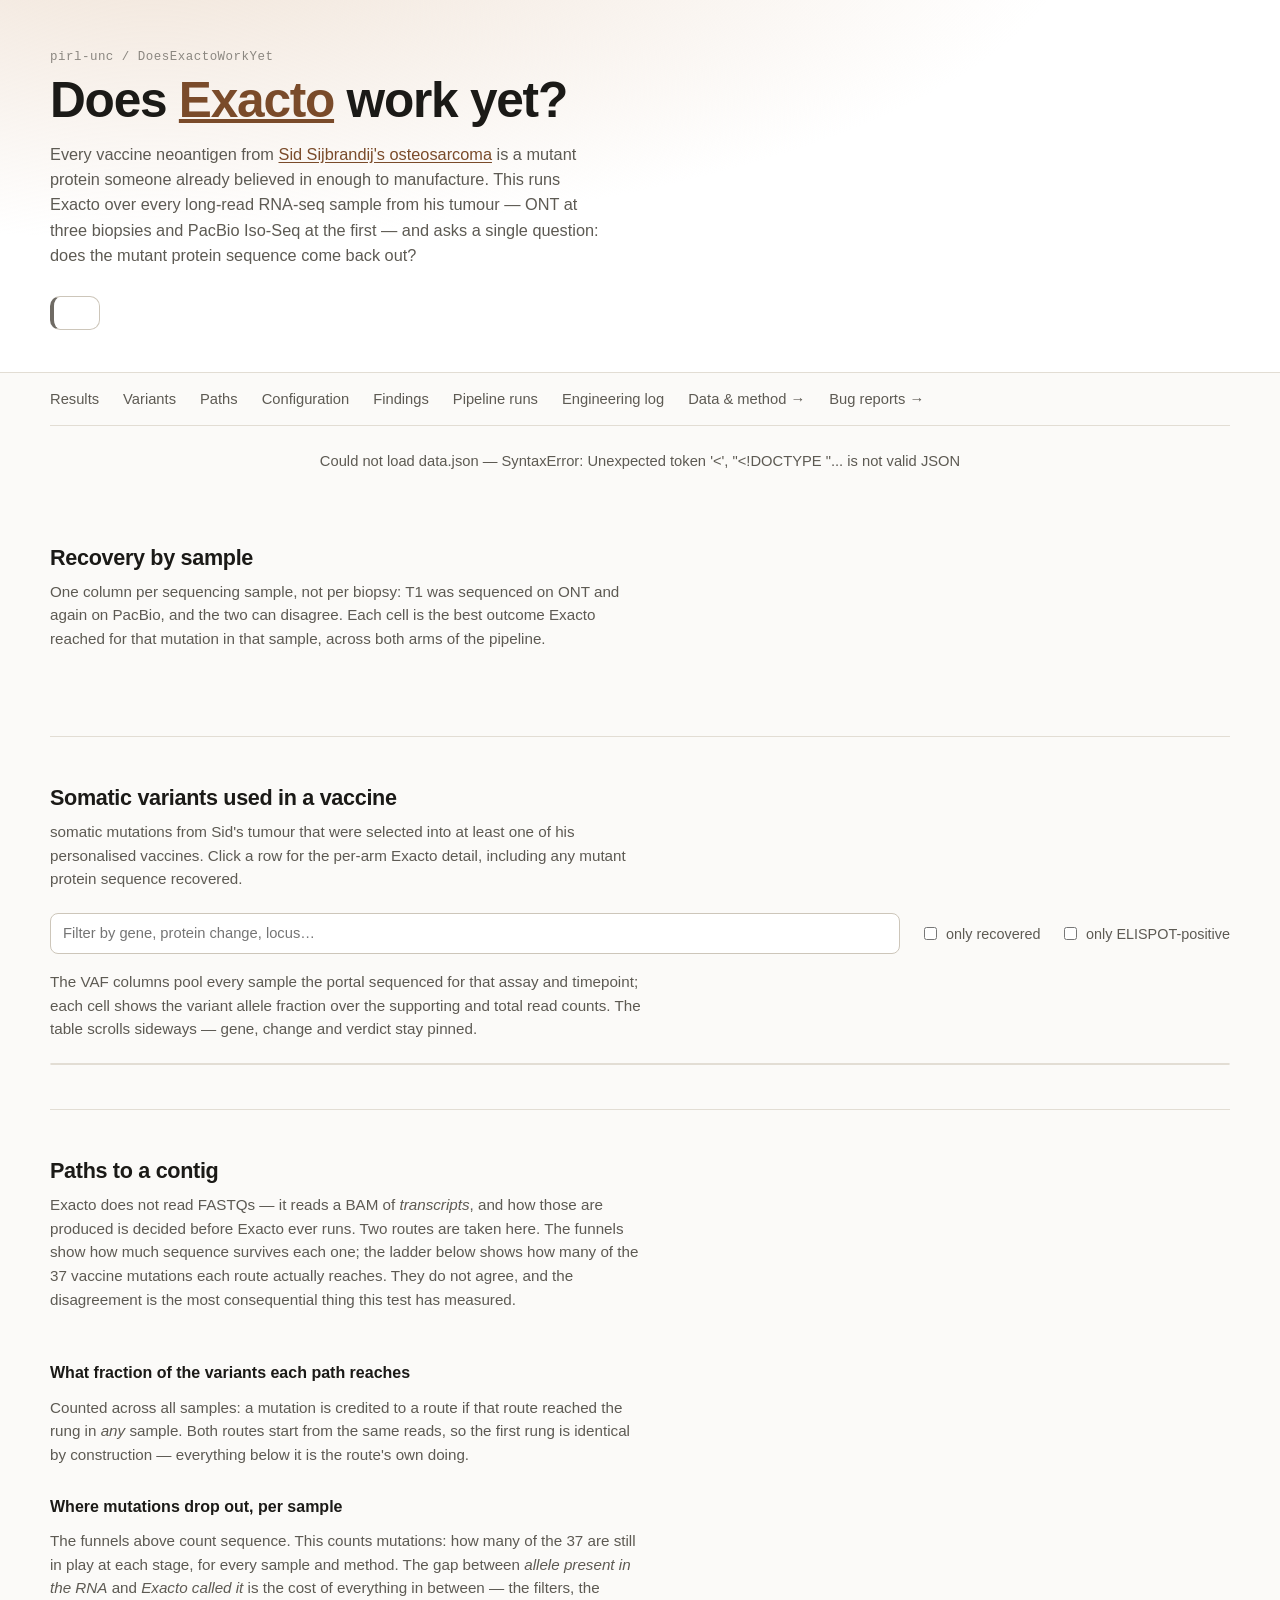
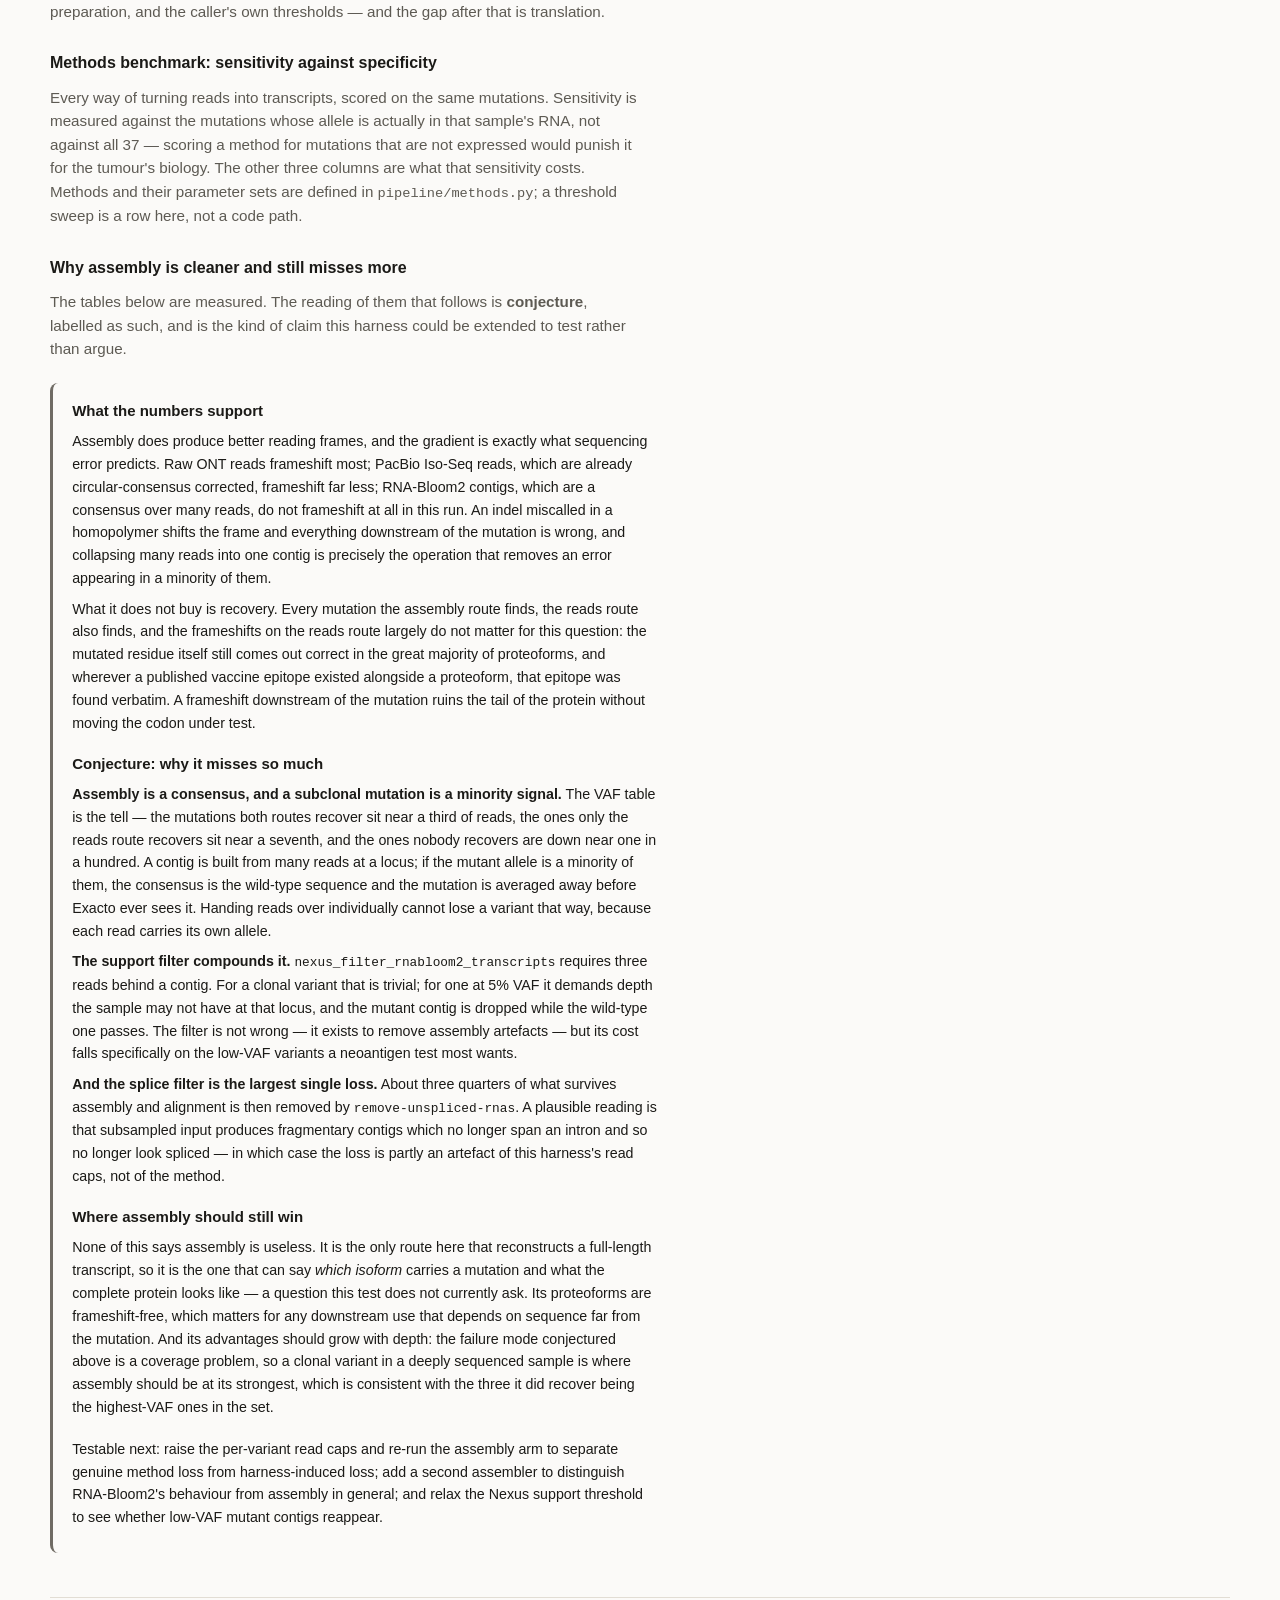
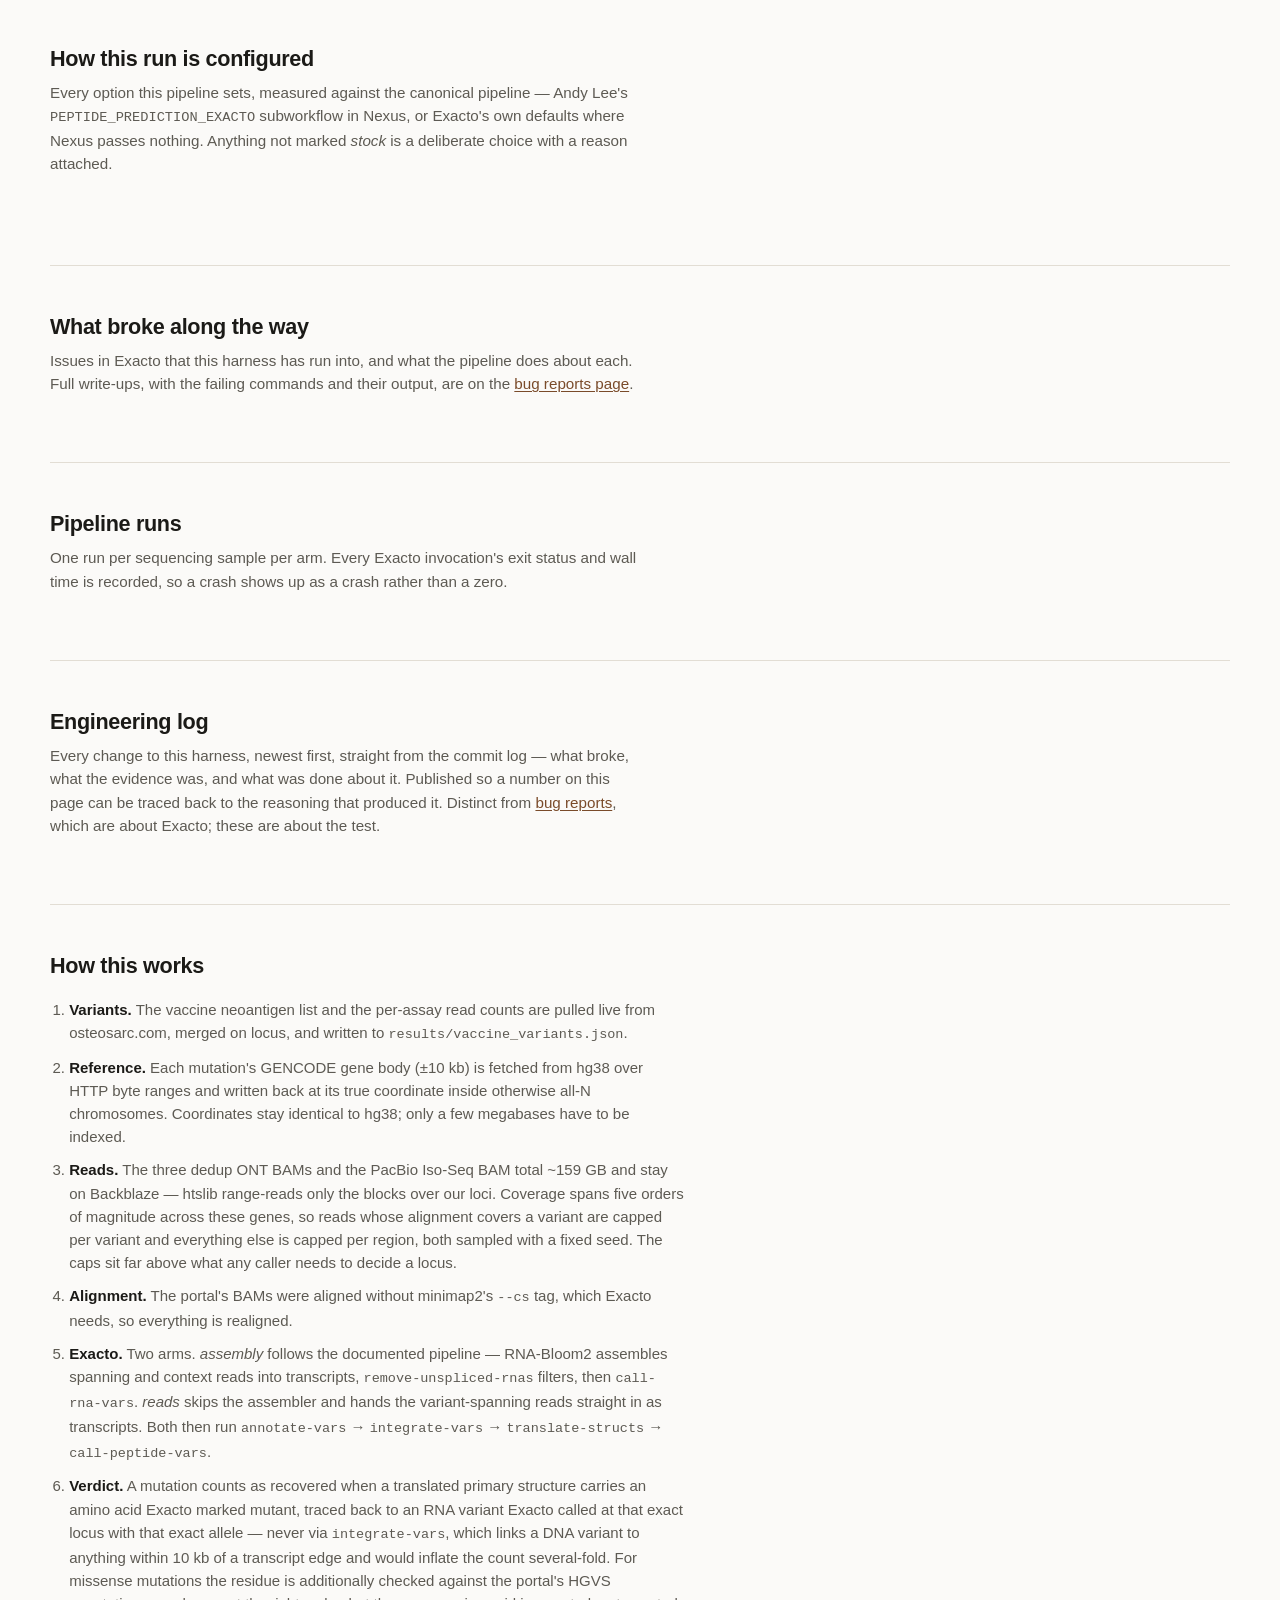
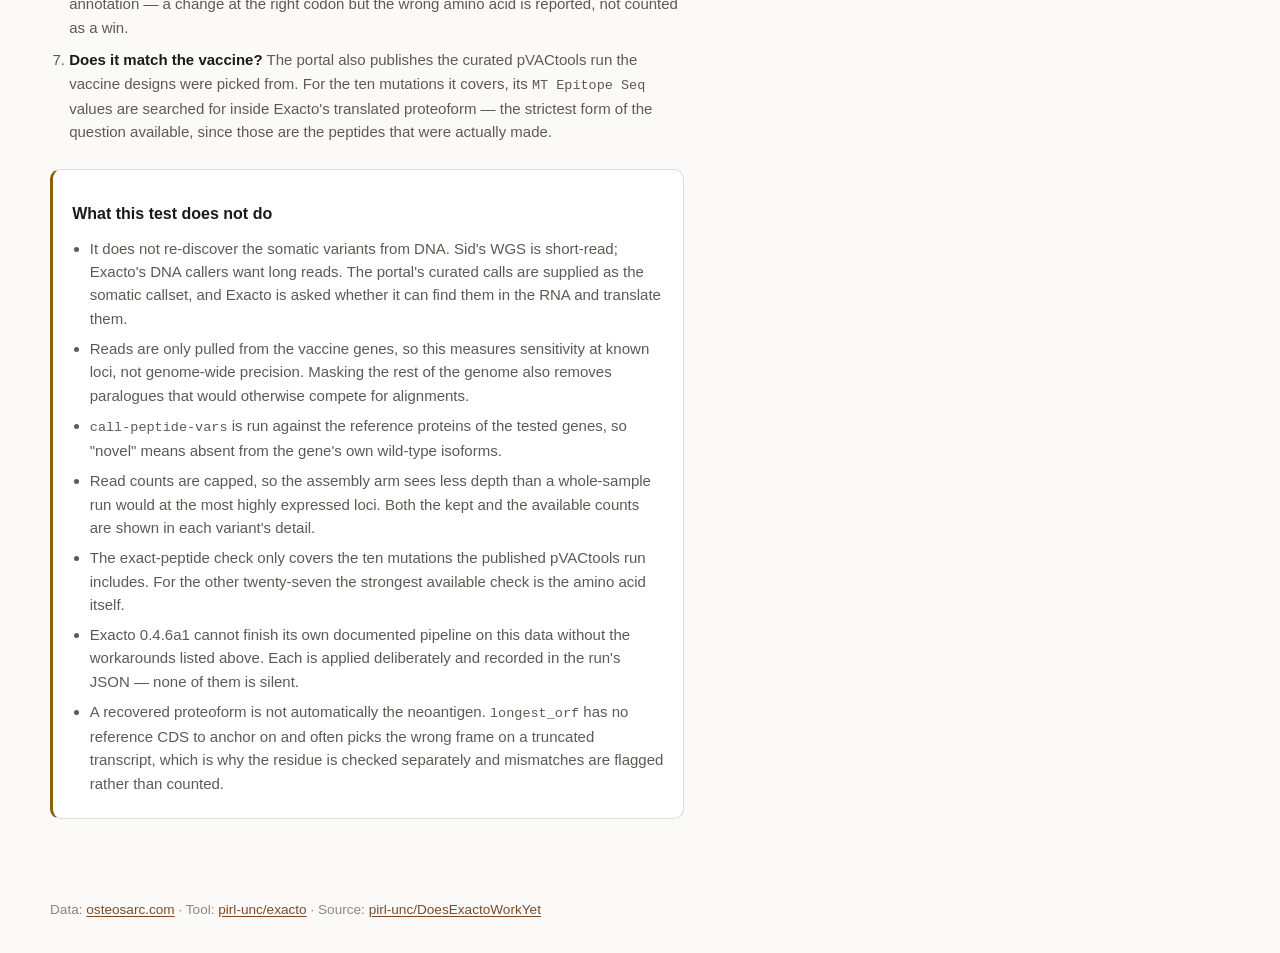
==== web/index.html @ 82168e09 "Per-sample funnel: where mutations drop out, not where sequence does The existing funnels count sequ" ====
<!doctype html>
<html lang="en">
<head>
<meta charset="utf-8">
<meta name="viewport" content="width=device-width, initial-scale=1">
<title>Does Exacto Work Yet?</title>
<meta name="description" content="An automated end-to-end test of Exacto on the ONT long-read RNA-seq from Sid Sijbrandij's osteosarcoma: can it recover the mutant proteins that went into his personalised cancer vaccines?">
<link rel="stylesheet" href="style.css">
</head>
<body>

<header class="masthead">
  <div class="wrap">
    <p class="eyebrow">pirl-unc / DoesExactoWorkYet</p>
    <h1>Does <a href="https://github.com/pirl-unc/exacto">Exacto</a> work yet?</h1>
    <p class="lede">
      Every vaccine neoantigen from
      <a href="https://osteosarc.com">Sid Sijbrandij's osteosarcoma</a> is a mutant
      protein someone already believed in enough to manufacture. This runs Exacto
      over every long-read RNA-seq sample from his tumour — ONT at three biopsies
      and PacBio Iso-Seq at the first — and asks a single question: does the
      mutant protein sequence come back out?
    </p>
    <div id="verdict" class="verdict"></div>
  </div>
</header>

<nav class="tabs wrap" aria-label="Sections">
  <a href="#results">Results</a>
  <a href="#variants">Variants</a>
  <a href="#paths">Paths</a>
  <a href="#config">Configuration</a>
  <a href="#findings">Findings</a>
  <a href="#runs">Pipeline runs</a>
  <a href="#worklog">Engineering log</a>
  <a href="sources.html">Data &amp; method →</a>
  <a href="bugs.html">Bug reports →</a>
</nav>

<div class="wrap"><div id="live-run" class="live-run" hidden></div></div>

<main class="wrap">

  <section id="results">
    <h2>Recovery by sample</h2>
    <p class="section-note">
      One column per sequencing sample, not per biopsy: T1 was sequenced on ONT
      and again on PacBio, and the two can disagree. Each cell is the best
      outcome Exacto reached for that mutation in that sample, across both arms
      of the pipeline.
    </p>
    <div id="tiles" class="tiles"></div>
    <div id="legend" class="legend"></div>
    <div id="history-block" class="history-block" hidden>
      <h3>Track record</h3>
      <div id="history"></div>
    </div>
  </section>

  <section id="variants">
    <h2>Somatic variants used in a vaccine</h2>
    <p class="section-note">
      <span id="variant-count"></span> somatic mutations from Sid's tumour that were
      selected into at least one of his personalised vaccines. Click a row for the
      per-arm Exacto detail, including any mutant protein sequence recovered.
    </p>

    <div class="controls">
      <input type="search" id="filter" placeholder="Filter by gene, protein change, locus…" aria-label="Filter variants">
      <label class="check"><input type="checkbox" id="only-recovered"> only recovered</label>
      <label class="check"><input type="checkbox" id="only-elispot"> only ELISPOT-positive</label>
    </div>

    <p class="section-note">
      The VAF columns pool every sample the portal sequenced for that assay and
      timepoint; each cell shows the variant allele fraction over the supporting
      and total read counts. The table scrolls sideways — gene, change and verdict
      stay pinned.
    </p>

    <div id="absent-platforms"></div>

    <div class="table-scroll">
      <table id="variant-table">
        <thead>
          <tr id="assay-group-row"></tr>
          <tr id="column-row"></tr>
        </thead>
        <tbody></tbody>
      </table>
    </div>
  </section>

  <section id="paths">
    <h2>Paths to a contig</h2>
    <p class="section-note">
      Exacto does not read FASTQs — it reads a BAM of <em>transcripts</em>, and
      how those are produced is decided before Exacto ever runs. Two routes are
      taken here. The funnels show how much sequence survives each one; the
      ladder below shows how many of the 37 vaccine mutations each route
      actually reaches. They do not agree, and the disagreement is the most
      consequential thing this test has measured.
    </p>
    <div id="path-funnels" class="path-funnels"></div>
    <h3>What fraction of the variants each path reaches</h3>
    <p class="section-note">
      Counted across all samples: a mutation is credited to a route if that
      route reached the rung in <em>any</em> sample. Both routes start from the
      same reads, so the first rung is identical by construction — everything
      below it is the route's own doing.
    </p>
    <div id="path-ladder"></div>
    <div id="path-comparison"></div>

    <h3>Where mutations drop out, per sample</h3>
    <p class="section-note">
      The funnels above count sequence. This counts mutations: how many of the
      37 are still in play at each stage, for every sample and method. The gap
      between <em>allele present in the RNA</em> and <em>Exacto called it</em>
      is the cost of everything in between — the filters, the preparation, and
      the caller's own thresholds — and the gap after that is translation.
    </p>
    <div id="variant-funnel"></div>

    <h3>Methods benchmark: sensitivity against specificity</h3>
    <p class="section-note">
      Every way of turning reads into transcripts, scored on the same mutations.
      Sensitivity is measured against the mutations whose allele is actually in
      that sample's RNA, not against all 37 — scoring a method for mutations
      that are not expressed would punish it for the tumour's biology. The other
      three columns are what that sensitivity costs. Methods and their parameter
      sets are defined in <code>pipeline/methods.py</code>; a threshold sweep is
      a row here, not a code path.
    </p>
    <div id="benchmark"></div>

    <h3>Why assembly is cleaner and still misses more</h3>
    <p class="section-note">
      The tables below are measured. The reading of them that follows is
      <strong>conjecture</strong>, labelled as such, and is the kind of claim
      this harness could be extended to test rather than argue.
    </p>
    <div id="path-quality"></div>

    <div class="conjecture">
      <h4>What the numbers support</h4>
      <p>
        Assembly does produce better reading frames, and the gradient is exactly
        what sequencing error predicts. Raw ONT reads frameshift most; PacBio
        Iso-Seq reads, which are already circular-consensus corrected, frameshift
        far less; RNA-Bloom2 contigs, which are a consensus over many reads,
        do not frameshift at all in this run. An indel miscalled in a homopolymer
        shifts the frame and everything downstream of the mutation is wrong, and
        collapsing many reads into one contig is precisely the operation that
        removes an error appearing in a minority of them.
      </p>
      <p>
        What it does not buy is recovery. Every mutation the assembly route
        finds, the reads route also finds, and the frameshifts on the reads route
        largely do not matter for this question: the mutated residue itself still
        comes out correct in the great majority of proteoforms, and wherever a
        published vaccine epitope existed alongside a proteoform, that epitope
        was found verbatim. A frameshift downstream of the mutation ruins the
        tail of the protein without moving the codon under test.
      </p>

      <h4>Conjecture: why it misses so much</h4>
      <p>
        <strong>Assembly is a consensus, and a subclonal mutation is a minority
        signal.</strong> The VAF table is the tell — the mutations both routes
        recover sit near a third of reads, the ones only the reads route recovers
        sit near a seventh, and the ones nobody recovers are down near one in a
        hundred. A contig is built from many reads at a locus; if the mutant
        allele is a minority of them, the consensus is the wild-type sequence and
        the mutation is averaged away before Exacto ever sees it. Handing reads
        over individually cannot lose a variant that way, because each read
        carries its own allele.
      </p>
      <p>
        <strong>The support filter compounds it.</strong>
        <code>nexus_filter_rnabloom2_transcripts</code> requires three reads
        behind a contig. For a clonal variant that is trivial; for one at 5% VAF
        it demands depth the sample may not have at that locus, and the mutant
        contig is dropped while the wild-type one passes. The filter is not
        wrong — it exists to remove assembly artefacts — but its cost falls
        specifically on the low-VAF variants a neoantigen test most wants.
      </p>
      <p>
        <strong>And the splice filter is the largest single loss.</strong> About
        three quarters of what survives assembly and alignment is then removed by
        <code>remove-unspliced-rnas</code>. A plausible reading is that
        subsampled input produces fragmentary contigs which no longer span an
        intron and so no longer look spliced — in which case the loss is partly
        an artefact of this harness's read caps, not of the method.
      </p>

      <h4>Where assembly should still win</h4>
      <p>
        None of this says assembly is useless. It is the only route here that
        reconstructs a full-length transcript, so it is the one that can say
        <em>which isoform</em> carries a mutation and what the complete protein
        looks like — a question this test does not currently ask. Its proteoforms
        are frameshift-free, which matters for any downstream use that depends on
        sequence far from the mutation. And its advantages should grow with
        depth: the failure mode conjectured above is a coverage problem, so a
        clonal variant in a deeply sequenced sample is where assembly should be
        at its strongest, which is consistent with the three it did recover being
        the highest-VAF ones in the set.
      </p>
      <p class="conjecture-next">
        Testable next: raise the per-variant read caps and re-run the assembly
        arm to separate genuine method loss from harness-induced loss; add a
        second assembler to distinguish RNA-Bloom2's behaviour from assembly in
        general; and relax the Nexus support threshold to see whether low-VAF
        mutant contigs reappear.
      </p>
    </div>
  </section>

  <section id="config">
    <h2>How this run is configured</h2>
    <p class="section-note">
      Every option this pipeline sets, measured against the canonical pipeline —
      Andy Lee's <code>PEPTIDE_PREDICTION_EXACTO</code> subworkflow in Nexus, or
      Exacto's own defaults where Nexus passes nothing. Anything not marked
      <em>stock</em> is a deliberate choice with a reason attached.
    </p>
    <div id="config-summary" class="config-summary"></div>
    <div id="config-groups"></div>
  </section>

  <section id="findings">
    <h2>What broke along the way</h2>
    <p class="section-note">
      Issues in Exacto that this harness has run into, and what the pipeline does
      about each. Full write-ups, with the failing commands and their output, are
      on the <a href="bugs.html">bug reports page</a>.
    </p>
    <div id="finding-list" class="finding-list"></div>
  </section>

  <section id="runs">
    <h2>Pipeline runs</h2>
    <p class="section-note">
      One run per sequencing sample per arm. Every Exacto invocation's exit status
      and wall time is recorded, so a crash shows up as a crash rather than a zero.
    </p>
    <div id="run-cards" class="run-cards"></div>
  </section>

  <section id="worklog">
    <h2>Engineering log</h2>
    <p class="section-note">
      Every change to this harness, newest first, straight from the commit log —
      what broke, what the evidence was, and what was done about it. Published so
      a number on this page can be traced back to the reasoning that produced it.
      Distinct from <a href="bugs.html">bug reports</a>, which are about Exacto;
      these are about the test.
    </p>
    <div id="worklog-list" class="worklog"></div>
  </section>

  <section id="method">
    <h2>How this works</h2>
    <ol class="method">
      <li>
        <strong>Variants.</strong> The vaccine neoantigen list and the per-assay
        read counts are pulled live from osteosarc.com, merged on locus, and
        written to <code>results/vaccine_variants.json</code>.
      </li>
      <li>
        <strong>Reference.</strong> Each mutation's GENCODE gene body (±10&nbsp;kb)
        is fetched from hg38 over HTTP byte ranges and written back at its true
        coordinate inside otherwise all-N chromosomes. Coordinates stay identical
        to hg38; only a few megabases have to be indexed.
      </li>
      <li>
        <strong>Reads.</strong> The three dedup ONT BAMs and the PacBio Iso-Seq BAM total ~159&nbsp;GB and stay
        on Backblaze — htslib range-reads only the blocks over our loci. Coverage
        spans five orders of magnitude across these genes, so reads whose alignment
        covers a variant are capped per variant and everything else is capped per
        region, both sampled with a fixed seed. The caps sit far above what any
        caller needs to decide a locus.
      </li>
      <li>
        <strong>Alignment.</strong> The portal's BAMs were aligned without
        minimap2's <code>--cs</code> tag, which Exacto needs, so everything is
        realigned.
      </li>
      <li>
        <strong>Exacto.</strong> Two arms.
        <em>assembly</em> follows the documented pipeline — RNA-Bloom2 assembles
        spanning and context reads into transcripts,
        <code>remove-unspliced-rnas</code> filters, then
        <code>call-rna-vars</code>. <em>reads</em> skips the assembler and hands
        the variant-spanning reads straight in as transcripts. Both then run
        <code>annotate-vars</code> → <code>integrate-vars</code> →
        <code>translate-structs</code> → <code>call-peptide-vars</code>.
      </li>
      <li>
        <strong>Verdict.</strong> A mutation counts as recovered when a translated
        primary structure carries an amino acid Exacto marked mutant, traced back
        to an RNA variant Exacto called at that exact locus with that exact
        allele — never via <code>integrate-vars</code>, which links a DNA variant
        to anything within 10&nbsp;kb of a transcript edge and would inflate the
        count several-fold. For missense mutations the residue is additionally
        checked against the portal's HGVS annotation — a change at the right codon
        but the wrong amino acid is reported, not counted as a win.
      </li>
      <li>
        <strong>Does it match the vaccine?</strong> The portal also publishes the
        curated pVACtools run the vaccine designs were picked from. For the ten
        mutations it covers, its <code>MT Epitope Seq</code> values are searched
        for inside Exacto's translated proteoform — the strictest form of the
        question available, since those are the peptides that were actually made.
      </li>
    </ol>
    <div id="caveats" class="caveats">
      <h3>What this test does not do</h3>
      <ul>
        <li>It does not re-discover the somatic variants from DNA. Sid's WGS is
          short-read; Exacto's DNA callers want long reads. The portal's curated
          calls are supplied as the somatic callset, and Exacto is asked whether it
          can find them in the RNA and translate them.</li>
        <li>Reads are only pulled from the vaccine genes, so this measures
          sensitivity at known loci, not genome-wide precision. Masking the rest of
          the genome also removes paralogues that would otherwise compete for
          alignments.</li>
        <li><code>call-peptide-vars</code> is run against the reference proteins of
          the tested genes, so "novel" means absent from the gene's own wild-type
          isoforms.</li>
        <li>Read counts are capped, so the assembly arm sees less depth than a
          whole-sample run would at the most highly expressed loci. Both the kept
          and the available counts are shown in each variant's detail.</li>
        <li>The exact-peptide check only covers the ten mutations the published
          pVACtools run includes. For the other twenty-seven the strongest
          available check is the amino acid itself.</li>
        <li>Exacto 0.4.6a1 cannot finish its own documented pipeline on this data
          without the workarounds listed above. Each is applied deliberately and
          recorded in the run's JSON — none of them is silent.</li>
        <li>A recovered proteoform is not automatically the neoantigen.
          <code>longest_orf</code> has no reference CDS to anchor on and often
          picks the wrong frame on a truncated transcript, which is why the
          residue is checked separately and mismatches are flagged rather than
          counted.</li>
      </ul>
    </div>
  </section>

</main>

<footer class="wrap">
  <p id="provenance"></p>
  <p>
    Data: <a href="https://osteosarc.com">osteosarc.com</a> ·
    Tool: <a href="https://github.com/pirl-unc/exacto">pirl-unc/exacto</a> ·
    Source: <a href="https://github.com/pirl-unc/DoesExactoWorkYet">pirl-unc/DoesExactoWorkYet</a>
  </p>
</footer>

<script src="app.js"></script>
</body>
</html>
---- web/style.css ----
:root {
  color-scheme: light dark;

  --bg: #fbfaf8;
  --bg-raised: #ffffff;
  --bg-sunken: #f2efea;
  --ink: #1b1a17;
  --ink-soft: #5d5a53;
  --ink-faint: #8b8780;
  --rule: #e2ddd4;
  --rule-strong: #cdc6ba;

  --accent: #7a4b2a;
  --accent-soft: #f0e3d7;

  --ok: #1f6f43;
  --ok-soft: #dcefe2;
  --warn: #8a6206;
  --warn-soft: #f6ecd2;
  --bad: #97362c;
  --bad-soft: #f6e0dc;
  --none: #6f6b64;
  --none-soft: #eceae6;

  --mono: ui-monospace, SFMono-Regular, "SF Mono", Menlo, Consolas, monospace;
  --sans: "Inter", -apple-system, BlinkMacSystemFont, "Segoe UI", Roboto, sans-serif;
  --radius: 10px;
}

@media (prefers-color-scheme: dark) {
  :root {
    --bg: #14130f;
    --bg-raised: #1d1b16;
    --bg-sunken: #100f0c;
    --ink: #f0ece4;
    --ink-soft: #b3ada1;
    --ink-faint: #837d72;
    --rule: #302c25;
    --rule-strong: #443f36;

    --accent: #d9a273;
    --accent-soft: #33261a;

    --ok: #6cc48f;
    --ok-soft: #16301f;
    --warn: #d7ab4d;
    --warn-soft: #322715;
    --bad: #e0857a;
    --bad-soft: #331b18;
    --none: #928c81;
    --none-soft: #24221d;
  }
}

*, *::before, *::after { box-sizing: border-box; }

body {
  margin: 0;
  background: var(--bg);
  color: var(--ink);
  font-family: var(--sans);
  font-size: 15px;
  line-height: 1.55;
  -webkit-font-smoothing: antialiased;
}

.wrap {
  width: min(1180px, calc(100% - 2.5rem));
  margin-inline: auto;
}

a { color: var(--accent); text-underline-offset: 2px; }
a:hover { text-decoration-thickness: 2px; }

code, .mono { font-family: var(--mono); font-size: 0.9em; }

/* ---------- masthead ---------- */

.masthead {
  border-bottom: 1px solid var(--rule);
  background:
    radial-gradient(120% 140% at 12% -20%, var(--accent-soft) 0%, transparent 60%),
    var(--bg-raised);
  padding: 3rem 0 2.25rem;
}

.eyebrow {
  margin: 0 0 .4rem;
  font-family: var(--mono);
  font-size: .78rem;
  letter-spacing: .04em;
  color: var(--ink-faint);
}

.masthead h1 {
  margin: 0;
  font-size: clamp(2rem, 5vw, 3.1rem);
  line-height: 1.05;
  letter-spacing: -0.025em;
  font-weight: 700;
}

.lede {
  max-width: 62ch;
  margin: 1rem 0 0;
  color: var(--ink-soft);
  font-size: 1.02rem;
}

.verdict {
  margin-top: 1.75rem;
  display: inline-flex;
  flex-wrap: wrap;
  align-items: baseline;
  gap: .35rem 1rem;
  padding: 1rem 1.4rem;
  border: 1px solid var(--rule-strong);
  border-left: 4px solid var(--verdict-color, var(--none));
  border-radius: var(--radius);
  background: var(--bg-raised);
}
.verdict .answer {
  font-size: 1.5rem;
  font-weight: 700;
  letter-spacing: -0.02em;
  color: var(--verdict-color, var(--ink));
}
.verdict .detail { color: var(--ink-soft); }

/* ---------- nav ---------- */

.tabs {
  display: flex;
  gap: 1.5rem;
  padding: .9rem 0;
  border-bottom: 1px solid var(--rule);
  font-size: .92rem;
  overflow-x: auto;
}
.tabs a { color: var(--ink-soft); text-decoration: none; white-space: nowrap; }
.tabs a:hover { color: var(--accent); }

/* ---------- sections ---------- */

section { padding: 2.75rem 0; border-bottom: 1px solid var(--rule); }
section:last-of-type { border-bottom: 0; }

h2 {
  margin: 0 0 .35rem;
  font-size: 1.35rem;
  letter-spacing: -0.015em;
}
h3 { margin: 1.75rem 0 .6rem; font-size: 1rem; }

.section-note {
  margin: 0 0 1.4rem;
  max-width: 70ch;
  color: var(--ink-soft);
  font-size: .95rem;
}

/* ---------- tiles ---------- */

.tiles {
  display: grid;
  grid-template-columns: repeat(auto-fit, minmax(190px, 1fr));
  gap: .9rem;
}

.tile {
  padding: 1rem 1.1rem;
  border: 1px solid var(--rule);
  border-radius: var(--radius);
  background: var(--bg-raised);
}
.tile .label {
  font-size: .78rem;
  text-transform: uppercase;
  letter-spacing: .06em;
  color: var(--ink-faint);
}
.tile .value {
  font-size: 1.9rem;
  font-weight: 700;
  letter-spacing: -0.03em;
  line-height: 1.15;
  margin-top: .2rem;
}
.tile .sub { font-size: .85rem; color: var(--ink-soft); }

.bar {
  margin-top: .6rem;
  height: 6px;
  border-radius: 3px;
  background: var(--bg-sunken);
  overflow: hidden;
  display: flex;
}
.bar span { height: 100%; }

.legend {
  display: flex;
  flex-wrap: wrap;
  gap: .5rem .9rem;
  margin-top: 1.2rem;
  font-size: .85rem;
  color: var(--ink-soft);
}
.legend .swatch {
  display: inline-block;
  width: .7rem; height: .7rem;
  border-radius: 3px;
  margin-right: .35rem;
  vertical-align: -1px;
}

/* ---------- controls ---------- */

.controls {
  display: flex;
  flex-wrap: wrap;
  gap: .75rem 1.2rem;
  align-items: center;
  margin-bottom: 1rem;
}
#filter {
  flex: 1 1 260px;
  padding: .5rem .75rem;
  border: 1px solid var(--rule-strong);
  border-radius: 8px;
  background: var(--bg-raised);
  color: var(--ink);
  font: inherit;
  font-size: .92rem;
}
#filter:focus { outline: 2px solid var(--accent); outline-offset: 1px; }
.check { font-size: .9rem; color: var(--ink-soft); display: inline-flex; gap: .4rem; align-items: center; }

/* ---------- tables ---------- */

.table-scroll {
  overflow-x: auto;
  border: 1px solid var(--rule);
  border-radius: var(--radius);
  background: var(--bg-raised);
}

table { border-collapse: collapse; width: 100%; font-size: .9rem; }

thead th {
  position: sticky;
  top: 0;
  z-index: 1;
  background: var(--bg-sunken);
  text-align: left;
  font-weight: 600;
  font-size: .78rem;
  text-transform: uppercase;
  letter-spacing: .05em;
  color: var(--ink-soft);
  padding: .65rem .8rem;
  border-bottom: 1px solid var(--rule-strong);
  cursor: pointer;
  white-space: nowrap;
}
thead th:hover { color: var(--accent); }
thead th.sorted::after { content: " ▾"; color: var(--accent); }
thead th.sorted.asc::after { content: " ▴"; }

tbody td {
  padding: .6rem .8rem;
  border-bottom: 1px solid var(--rule);
  vertical-align: middle;
}
tbody tr.row { cursor: pointer; }
tbody tr.row:hover { background: var(--bg-sunken); }
tbody tr.open { background: var(--bg-sunken); }
.num { text-align: right; }

.gene { font-weight: 650; }
.locus, .change { font-family: var(--mono); font-size: .82rem; color: var(--ink-soft); white-space: nowrap; }

/* ---------- chips & badges ---------- */

.chips { display: flex; flex-wrap: wrap; gap: .25rem; }
.chip {
  font-size: .7rem;
  font-weight: 600;
  padding: .1rem .4rem;
  border-radius: 4px;
  background: var(--accent-soft);
  color: var(--accent);
  white-space: nowrap;
}

.badge {
  display: inline-block;
  font-size: .72rem;
  font-weight: 650;
  padding: .12rem .45rem;
  border-radius: 4px;
  white-space: nowrap;
}
.badge.ok    { background: var(--ok-soft);   color: var(--ok); }
.badge.warn  { background: var(--warn-soft); color: var(--warn); }
.badge.bad   { background: var(--bad-soft);  color: var(--bad); }
.badge.none  { background: var(--none-soft); color: var(--none); }

.tp-cells { display: flex; gap: .25rem; }
.tp-cell {
  min-width: 2.3rem;
  text-align: center;
  font-size: .7rem;
  font-weight: 650;
  padding: .12rem .3rem;
  border-radius: 4px;
}

/* ---------- sparkline ---------- */

.spark { display: block; }
.spark path { fill: none; stroke: var(--accent); stroke-width: 1.5; }
.spark circle { fill: var(--accent); }

/* ---------- detail rows ---------- */

tr.detail > td { padding: 0; background: var(--bg-sunken); }
.detail-inner {
  padding: 1.1rem 1.2rem 1.4rem;
  border-bottom: 1px solid var(--rule-strong);
  display: grid;
  gap: 1.1rem;
}
.detail-grid {
  display: grid;
  grid-template-columns: repeat(auto-fit, minmax(230px, 1fr));
  gap: 1rem;
}
.detail-card {
  border: 1px solid var(--rule);
  border-radius: 8px;
  background: var(--bg-raised);
  padding: .8rem .9rem;
}
.detail-card h4 {
  margin: 0 0 .5rem;
  font-size: .8rem;
  text-transform: uppercase;
  letter-spacing: .05em;
  color: var(--ink-faint);
}
.kv { display: grid; grid-template-columns: auto 1fr; gap: .15rem .7rem; font-size: .85rem; }
.kv dt { color: var(--ink-soft); }
.kv dd { margin: 0; }

.seq {
  font-family: var(--mono);
  font-size: .8rem;
  line-height: 1.7;
  word-break: break-all;
  background: var(--bg-sunken);
  border-radius: 6px;
  padding: .5rem .6rem;
  margin-top: .4rem;
}
.seq .hit {
  background: var(--ok-soft);
  color: var(--ok);
  font-weight: 700;
  border-radius: 2px;
  padding: 0 1px;
}
.peptide-list { display: flex; flex-wrap: wrap; gap: .3rem; margin-top: .4rem; }
.peptide-list .epitope {
  background: var(--ok-soft);
  border-color: var(--ok);
  color: var(--ok);
  font-weight: 600;
}
.peptide-list span {
  font-family: var(--mono);
  font-size: .76rem;
  background: var(--bg-sunken);
  border: 1px solid var(--rule);
  border-radius: 4px;
  padding: .05rem .35rem;
}

/* ---------- run cards ---------- */

.run-cards {
  display: grid;
  grid-template-columns: repeat(auto-fit, minmax(280px, 1fr));
  gap: .9rem;
}
.run-card {
  border: 1px solid var(--rule);
  border-left: 3px solid var(--none);
  border-radius: var(--radius);
  background: var(--bg-raised);
  padding: .9rem 1rem;
}
.run-card.ok { border-left-color: var(--ok); }
.run-card.failed { border-left-color: var(--bad); }
.run-card h3 { margin: 0 0 .1rem; font-size: .98rem; }
.run-card .meta { font-size: .82rem; color: var(--ink-soft); margin-bottom: .6rem; }
.steps { list-style: none; margin: 0; padding: 0; font-size: .8rem; }
.steps li {
  display: flex;
  justify-content: space-between;
  gap: .6rem;
  padding: .12rem 0;
  border-bottom: 1px dotted var(--rule);
}
.steps li:last-child { border-bottom: 0; }
.steps .name { font-family: var(--mono); }
.steps .fail { color: var(--bad); font-weight: 650; }
.run-note {
  margin-top: .5rem;
  font-size: .78rem;
  color: var(--warn);
}
.run-error {
  margin-top: .6rem;
  font-size: .8rem;
  color: var(--bad);
  font-family: var(--mono);
  word-break: break-word;
}

/* ---------- findings ---------- */

.finding-list { display: grid; gap: .9rem; max-width: 82ch; }
.finding {
  border: 1px solid var(--rule);
  border-left: 3px solid var(--bad);
  border-radius: var(--radius);
  background: var(--bg-raised);
  padding: .9rem 1.1rem 1rem;
}
.finding-head {
  display: flex;
  flex-wrap: wrap;
  align-items: baseline;
  gap: .5rem .7rem;
}
.finding-head h3 { margin: 0; font-size: 1rem; }
.finding-where {
  margin-top: .35rem;
  font-size: .8rem;
  color: var(--ink-faint);
}
.finding p { margin: .5rem 0 0; color: var(--ink-soft); font-size: .92rem; }
.finding-fix strong { color: var(--ink); }

/* ---------- history ---------- */

.history-block { margin-top: 2rem; }
.history-row {
  display: flex;
  align-items: center;
  gap: .8rem;
  padding: .35rem 0;
  border-bottom: 1px solid var(--rule);
  font-size: .87rem;
}
.history-row:last-child { border-bottom: 0; }
.history-row .date { font-family: var(--mono); color: var(--ink-soft); min-width: 6.5rem; }
.history-row .ver { font-family: var(--mono); color: var(--ink-faint); min-width: 7rem; }
.history-row .track {
  flex: 1;
  height: 8px;
  background: var(--bg-sunken);
  border-radius: 4px;
  overflow: hidden;
}
.history-row .track span { display: block; height: 100%; background: var(--ok); }

/* ---------- method / caveats ---------- */

.method { max-width: 76ch; padding-left: 1.2rem; color: var(--ink-soft); }
.method li { margin-bottom: .6rem; }
.method strong { color: var(--ink); }

.caveats {
  margin-top: 1.6rem;
  max-width: 76ch;
  border: 1px solid var(--rule);
  border-left: 3px solid var(--warn);
  border-radius: var(--radius);
  background: var(--bg-raised);
  padding: .3rem 1.2rem 1rem;
}
.caveats ul { color: var(--ink-soft); padding-left: 1.1rem; margin: 0; }
.caveats li { margin-bottom: .45rem; }

/* ---------- footer ---------- */

footer {
  padding: 2rem 0 3rem;
  color: var(--ink-faint);
  font-size: .85rem;
}
footer p { margin: .25rem 0; }

.empty {
  padding: 1.5rem;
  color: var(--ink-soft);
  text-align: center;
  font-size: .92rem;
}

/* ---------- detail pages ---------- */

.masthead.compact { padding: 2.25rem 0 1.75rem; }
.masthead.compact h1 { font-size: clamp(1.6rem, 3.5vw, 2.2rem); }
.eyebrow a { color: var(--ink-faint); text-decoration: none; }
.eyebrow a:hover { color: var(--accent); }

.source-group {
  margin-bottom: 1.6rem;
  border: 1px solid var(--rule);
  border-radius: var(--radius);
  background: var(--bg-raised);
  padding: 1rem 1.2rem 1.2rem;
}
.source-head {
  display: flex;
  flex-wrap: wrap;
  align-items: baseline;
  justify-content: space-between;
  gap: .5rem;
}
.source-group h3 { margin: 0 0 .3rem; font-size: 1rem; }

.source-row {
  padding: .7rem 0;
  border-top: 1px solid var(--rule);
}
.source-row:first-of-type { border-top: 0; }
.source-title {
  display: flex;
  flex-wrap: wrap;
  align-items: baseline;
  gap: .5rem;
}
.source-label { font-weight: 620; font-size: .93rem; }
.source-url {
  display: block;
  font-size: .78rem;
  word-break: break-all;
  margin: .15rem 0 .3rem;
}
.source-row p { margin: .2rem 0 0; color: var(--ink-soft); font-size: .88rem; max-width: 78ch; }
.source-taken { color: var(--accent) !important; }

.kv.wide { grid-template-columns: minmax(9rem, auto) 1fr; gap: .3rem 1rem; }
.kv.wide dd { color: var(--ink-soft); }

/* ---------- bug reports ---------- */

.bug-list { display: grid; gap: 1.1rem; max-width: 86ch; }
.finding.bug { border-left-width: 4px; }
.bug-actions { display: flex; gap: .5rem; margin-top: .9rem; flex-wrap: wrap; }
.button {
  font: inherit;
  font-size: .82rem;
  font-weight: 600;
  padding: .35rem .8rem;
  border-radius: 7px;
  border: 1px solid var(--accent);
  background: var(--accent);
  color: var(--bg-raised);
  cursor: pointer;
  text-decoration: none;
  display: inline-block;
}
.button.ghost { background: transparent; color: var(--accent); }
.button:hover { filter: brightness(1.08); }

.failure {
  border: 1px solid var(--rule);
  border-radius: var(--radius);
  background: var(--bg-raised);
  padding: .7rem 1rem;
  margin-bottom: .7rem;
}
.failure summary {
  cursor: pointer;
  display: flex;
  align-items: center;
  gap: .6rem;
  flex-wrap: wrap;
  font-size: .9rem;
}
.failure h4 {
  margin: .9rem 0 .3rem;
  font-size: .76rem;
  text-transform: uppercase;
  letter-spacing: .05em;
  color: var(--ink-faint);
}
pre.block {
  margin: 0;
  padding: .7rem .8rem;
  background: var(--bg-sunken);
  border-radius: 7px;
  font-family: var(--mono);
  font-size: .76rem;
  line-height: 1.5;
  overflow-x: auto;
  white-space: pre;
  color: var(--ink-soft);
}

/* ---------- assay VAF grid ---------- */

#variant-table { font-size: .85rem; }

th.assay-group {
  text-align: center;
  border-left: 2px solid var(--rule-strong);
  font-size: .72rem;
}
th.assay-group .tested {
  margin-left: .35rem;
  font-size: .6rem;
  vertical-align: 1px;
}
th.assay-col {
  font-size: .68rem;
  letter-spacing: .03em;
  padding: .35rem .55rem;
  text-align: right;
}
th.assay-group.dna, th.assay-col.dna { color: var(--ink-faint); }

td.assay-cell {
  padding: .4rem .55rem;
  line-height: 1.25;
  white-space: nowrap;
}
td.assay-cell.dna { background: color-mix(in srgb, var(--bg-sunken) 55%, transparent); }
.vaf-value { font-family: var(--mono); font-size: .78rem; color: var(--ink-soft); }
.vaf-value.present { color: var(--ink); font-weight: 650; }
.vaf-value.zero { color: var(--ink-faint); }
.vaf-reads { font-family: var(--mono); font-size: .68rem; color: var(--ink-faint); }

/* Keep the identifying columns and the verdict in view while scrolling wide. */
th.sticky-col, td.sticky-col {
  position: sticky;
  background: var(--bg-raised);
  z-index: 2;
}
thead th.sticky-col { background: var(--bg-sunken); z-index: 4; }
th.sticky-col:nth-child(1), td.sticky-col:nth-child(1) { left: 0; }
th.sticky-col:nth-child(2), td.sticky-col:nth-child(2) { left: 5.5rem; }
th.sticky-right, td.sticky-right {
  position: sticky;
  right: 0;
  background: var(--bg-raised);
  border-left: 2px solid var(--rule-strong);
  z-index: 2;
}
thead th.sticky-right { background: var(--bg-sunken); z-index: 4; }
tbody tr.row:hover td.sticky-col,
tbody tr.row:hover td.sticky-right,
tbody tr.open td.sticky-col,
tbody tr.open td.sticky-right { background: var(--bg-sunken); }

/* ---------- live run status ---------- */

.live-run {
  margin: 1.2rem 0 -0.6rem;
  border: 1px solid var(--rule-strong);
  border-left: 4px solid var(--none);
  border-radius: var(--radius);
  background: var(--bg-raised);
  padding: .8rem 1rem;
}
.live-run.ok   { border-left-color: var(--ok); }
.live-run.warn { border-left-color: var(--warn); }
.live-run.bad  { border-left-color: var(--bad); }

.live-head {
  display: flex;
  flex-wrap: wrap;
  align-items: baseline;
  gap: .5rem .8rem;
}
.live-title { font-weight: 620; font-size: .93rem; }
.live-link { font-size: .82rem; white-space: nowrap; }

.live-run.pulsing .badge.warn { animation: livePulse 1.8s ease-in-out infinite; }
@keyframes livePulse { 0%, 100% { opacity: 1; } 50% { opacity: .45; } }
@media (prefers-reduced-motion: reduce) {
  .live-run.pulsing .badge.warn { animation: none; }
}

.live-jobs {
  display: grid;
  grid-template-columns: repeat(auto-fit, minmax(200px, 1fr));
  gap: .6rem;
  margin-top: .8rem;
}
.live-job {
  border: 1px solid var(--rule);
  border-radius: 8px;
  padding: .55rem .7rem;
  background: var(--bg-sunken);
}
.live-job-name { font-weight: 620; font-size: .85rem; }
.live-job-step {
  font-family: var(--mono);
  font-size: .74rem;
  color: var(--ink-soft);
  margin: .15rem 0 .35rem;
  overflow: hidden;
  text-overflow: ellipsis;
  white-space: nowrap;
}
.live-job .bar { margin: 0 0 .3rem; }
.live-note { margin-top: .5rem; font-size: .83rem; color: var(--ink-soft); }

/* ---------- copyable commands ---------- */

.copy-block { position: relative; margin-top: .5rem; }
.copy-button {
  position: absolute;
  top: .4rem;
  right: .4rem;
  font-size: .72rem;
  padding: .2rem .55rem;
  background: var(--bg-raised);
}
.step-row { display: block; }
.step-line { display: flex; justify-content: space-between; gap: .6rem; }
.step-command summary {
  cursor: pointer;
  font-size: .7rem;
  padding: .1rem 0 .2rem;
  list-style: none;
}
.step-command summary::before { content: "▸ "; }
.step-command[open] summary::before { content: "▾ "; }
.step-command pre.block { font-size: .68rem; }
.inventory-table th, .inventory-table td { padding: .5rem .8rem; }
.inventory-table td.num .vaf-value { font-size: .85rem; }
.assay-name { font-weight: 650; }
.assay-platform {
  font-weight: 400;
  font-size: .62rem;
  letter-spacing: 0;
  text-transform: none;
  color: var(--ink-faint);
  margin-top: .05rem;
}
th.assay-group .tested { display: inline-block; margin-top: .2rem; font-size: .58rem; }

/* Platform / read-length / single-cell tags on the assay group headers. */
.assay-tags {
  display: flex;
  flex-wrap: wrap;
  gap: .2rem;
  justify-content: center;
  margin-top: .2rem;
}
.assay-tags .tag {
  font-size: .58rem;
  font-weight: 500;
  letter-spacing: 0;
  text-transform: none;
  padding: 0 .3rem;
  border-radius: 3px;
  background: var(--none-soft);
  color: var(--none);
  white-space: nowrap;
}
.assay-tags .tag.longread { background: var(--accent-soft); color: var(--accent); font-weight: 650; }
.assay-tags .tag.sc { background: var(--warn-soft); color: var(--warn); }

/* ---------- configuration audit ---------- */

.config-summary {
  display: grid;
  grid-template-columns: repeat(auto-fit, minmax(160px, 1fr));
  gap: .7rem;
  margin-bottom: 1.4rem;
}
.config-count {
  border: 1px solid var(--rule);
  border-left: 3px solid var(--none);
  border-radius: 8px;
  background: var(--bg-raised);
  padding: .6rem .8rem;
}
.config-count.ok   { border-left-color: var(--ok); }
.config-count.warn { border-left-color: var(--warn); }
.config-n { font-size: 1.5rem; font-weight: 700; letter-spacing: -.02em; }
.config-label {
  margin-left: .4rem;
  font-size: .8rem;
  font-weight: 650;
  text-transform: uppercase;
  letter-spacing: .05em;
}
.config-count.ok .config-label   { color: var(--ok); }
.config-count.warn .config-label { color: var(--warn); }
.config-count.none .config-label { color: var(--none); }
.config-blurb { display: block; font-size: .78rem; color: var(--ink-soft); margin-top: .15rem; }

.config-row {
  padding: .65rem 0 .7rem;
  border-top: 1px solid var(--rule);
}
.config-row:first-of-type { border-top: 0; }
.config-head { display: flex; flex-wrap: wrap; align-items: baseline; gap: .5rem; }
.config-name { font-weight: 620; font-size: .92rem; }
.config-value {
  font-size: .78rem;
  color: var(--ink);
  background: var(--bg-sunken);
  border-radius: 5px;
  padding: .2rem .45rem;
  margin-top: .3rem;
  display: inline-block;
  word-break: break-word;
}
.config-canonical { font-size: .8rem; color: var(--ink-soft); margin-top: .25rem; }
.config-why { margin: .3rem 0 0; font-size: .85rem; color: var(--ink-soft); max-width: 78ch; }
.absent-note {
  border-left: 3px solid var(--warn);
  padding-left: .7rem;
  margin-bottom: .8rem !important;
}

/* The Exacto verdict block: one square per sequencing sample, labelled, so the
   column cannot be misread as one square per biopsy. */
.tp-legend {
  display: flex;
  gap: 4px;
  margin-top: 4px;
}
.tp-key {
  flex: 1;
  min-width: 2.9rem;
  text-align: center;
  font-size: 0.62rem;
  font-weight: 600;
  letter-spacing: 0.02em;
  color: var(--muted);
  text-transform: none;
  white-space: nowrap;
}

/* "not run" is an empty slot, not a grey verdict: outlined rather than filled,
   so it cannot be misread as a statement about the data. */
.tp-cell.not-run {
  background: transparent !important;
  box-shadow: inset 0 0 0 1px var(--none);
  opacity: 0.75;
}

/* Engineering log: the reasoning behind every number on this page. */
.worklog { display: flex; flex-direction: column; gap: 0.9rem; }
.worklog-entry {
  /* Prose, not a data cell: reset the inherited table-ish typography. */
  white-space: normal;
  font-family: inherit;
  border: 1px solid var(--line);
  border-left: 3px solid var(--ok);
  border-radius: 8px;
  padding: 0.85rem 1rem;
  background: var(--card);
}
.worklog-entry.worklog-results { border-left-color: var(--none); opacity: 0.85; }
.worklog-head {
  display: flex;
  align-items: baseline;
  flex-wrap: wrap;
  gap: 0.5rem;
  margin-bottom: 0.35rem;
}
.worklog-subject { font-weight: 650; }
.worklog-sha {
  font-family: ui-monospace, SFMono-Regular, Menlo, monospace;
  font-size: 0.78rem;
  color: var(--muted);
  text-decoration: none;
}
.worklog-sha:hover { text-decoration: underline; }
.worklog-body {
  margin: 0.4rem 0 0;
  font-size: 0.87rem;
  line-height: 1.55;
  color: var(--muted);
  max-width: 72ch;
}

/* Paths to a contig: two funnels side by side, then the variant ladder. */
.path-funnels {
  display: grid;
  grid-template-columns: repeat(auto-fit, minmax(340px, 1fr));
  gap: 1rem;
}
.path-card {
  border: 1px solid var(--line);
  border-radius: 10px;
  padding: 1rem 1.1rem;
  background: var(--card);
  white-space: normal;
}
.path-card.reads { border-top: 3px solid var(--ok); }
.path-card.assembly { border-top: 3px solid var(--warn); }
.path-head { display: flex; align-items: baseline; gap: .5rem; flex-wrap: wrap; }
.path-label { font-weight: 680; font-size: 1.02rem; }
.path-sub { color: var(--ink-soft); font-size: .85rem; }
.path-desc {
  margin: .5rem 0 .9rem;
  font-size: .86rem;
  line-height: 1.55;
  color: var(--muted);
}
.funnel { display: flex; flex-direction: column; gap: .45rem; }
.funnel-row {
  display: grid;
  grid-template-columns: minmax(9rem, 1.4fr) minmax(60px, 1fr) auto;
  gap: .6rem;
  align-items: center;
}
.funnel-label { display: flex; flex-direction: column; font-size: .82rem; }
.funnel-bar {
  height: 9px;
  border-radius: 5px;
  background: var(--line);
  overflow: hidden;
}
.funnel-bar span {
  display: block;
  height: 100%;
  background: var(--ok);
  border-radius: 5px;
}
.path-card.assembly .funnel-bar span { background: var(--warn); }
.funnel-num { text-align: right; display: flex; flex-direction: column; }
.funnel-n { font-family: var(--mono); font-size: .84rem; font-weight: 600; }
.ladder-table { width: 100%; border-collapse: collapse; margin-top: .4rem; }
.ladder-table th, .ladder-table td {
  padding: .5rem .6rem;
  border-bottom: 1px solid var(--line);
  vertical-align: top;
  white-space: normal;
}
.ladder-table th.num, .ladder-table td.num { text-align: right; }
.ladder-best { font-weight: 700; color: var(--ok); }
.path-verdict {
  margin-top: 1rem;
  border: 1px solid var(--line);
  border-left: 3px solid var(--warn);
  border-radius: 8px;
  padding: .9rem 1.1rem;
  background: var(--card);
}
.path-verdict h4 { margin: 0 0 .5rem; }
.path-note {
  margin: .7rem 0 0;
  font-size: .88rem;
  line-height: 1.55;
  max-width: 72ch;
}

.ladder-bad { color: var(--bad); font-weight: 650; }
.conjecture {
  margin-top: 1.2rem;
  border: 1px solid var(--line);
  border-left: 3px solid var(--none);
  border-radius: 8px;
  padding: 1rem 1.2rem;
  background: var(--card);
  white-space: normal;
}
.conjecture h4 { margin: 1.1rem 0 .4rem; }
.conjecture h4:first-child { margin-top: 0; }
.conjecture p {
  margin: .5rem 0;
  font-size: .89rem;
  line-height: 1.6;
  max-width: 74ch;
  color: var(--muted);
}
.conjecture strong { color: var(--ink); }

/* Not .locus: that class is nowrap for table cells and would run this
   paragraph off the page. */
.conjecture-next {
  margin-top: .9rem;
  padding-top: .7rem;
  border-top: 1px dashed var(--line);
  font-size: .85rem;
  line-height: 1.6;
  color: var(--ink-soft);
  max-width: 74ch;
  white-space: normal;
}

.legend-note {
  flex-basis: 100%;
  margin: .5rem 0 .2rem;
  font-size: .8rem;
  color: var(--ink-soft);
  white-space: normal;
  max-width: 74ch;
}

/* A miss on a single read is the same category as a miss on thousands, but far
   weaker evidence. Paler rather than a separate colour, so it still reads as a
   miss at a glance. */
.tp-cell.thin { opacity: .45; }

/* The single proteoform a caller would carry forward, with the vaccine peptide
   spelled out and the mutated residues marked inside it. */
.consensus {
  margin: .6rem 0 .8rem;
  padding: .7rem .85rem;
  border: 1px solid var(--line);
  border-left: 3px solid var(--ok);
  border-radius: 8px;
  background: var(--card);
  white-space: normal;
}
.consensus-head {
  display: flex;
  align-items: baseline;
  gap: .5rem;
  flex-wrap: wrap;
  margin-bottom: .45rem;
}
.consensus .seq { word-break: break-all; }
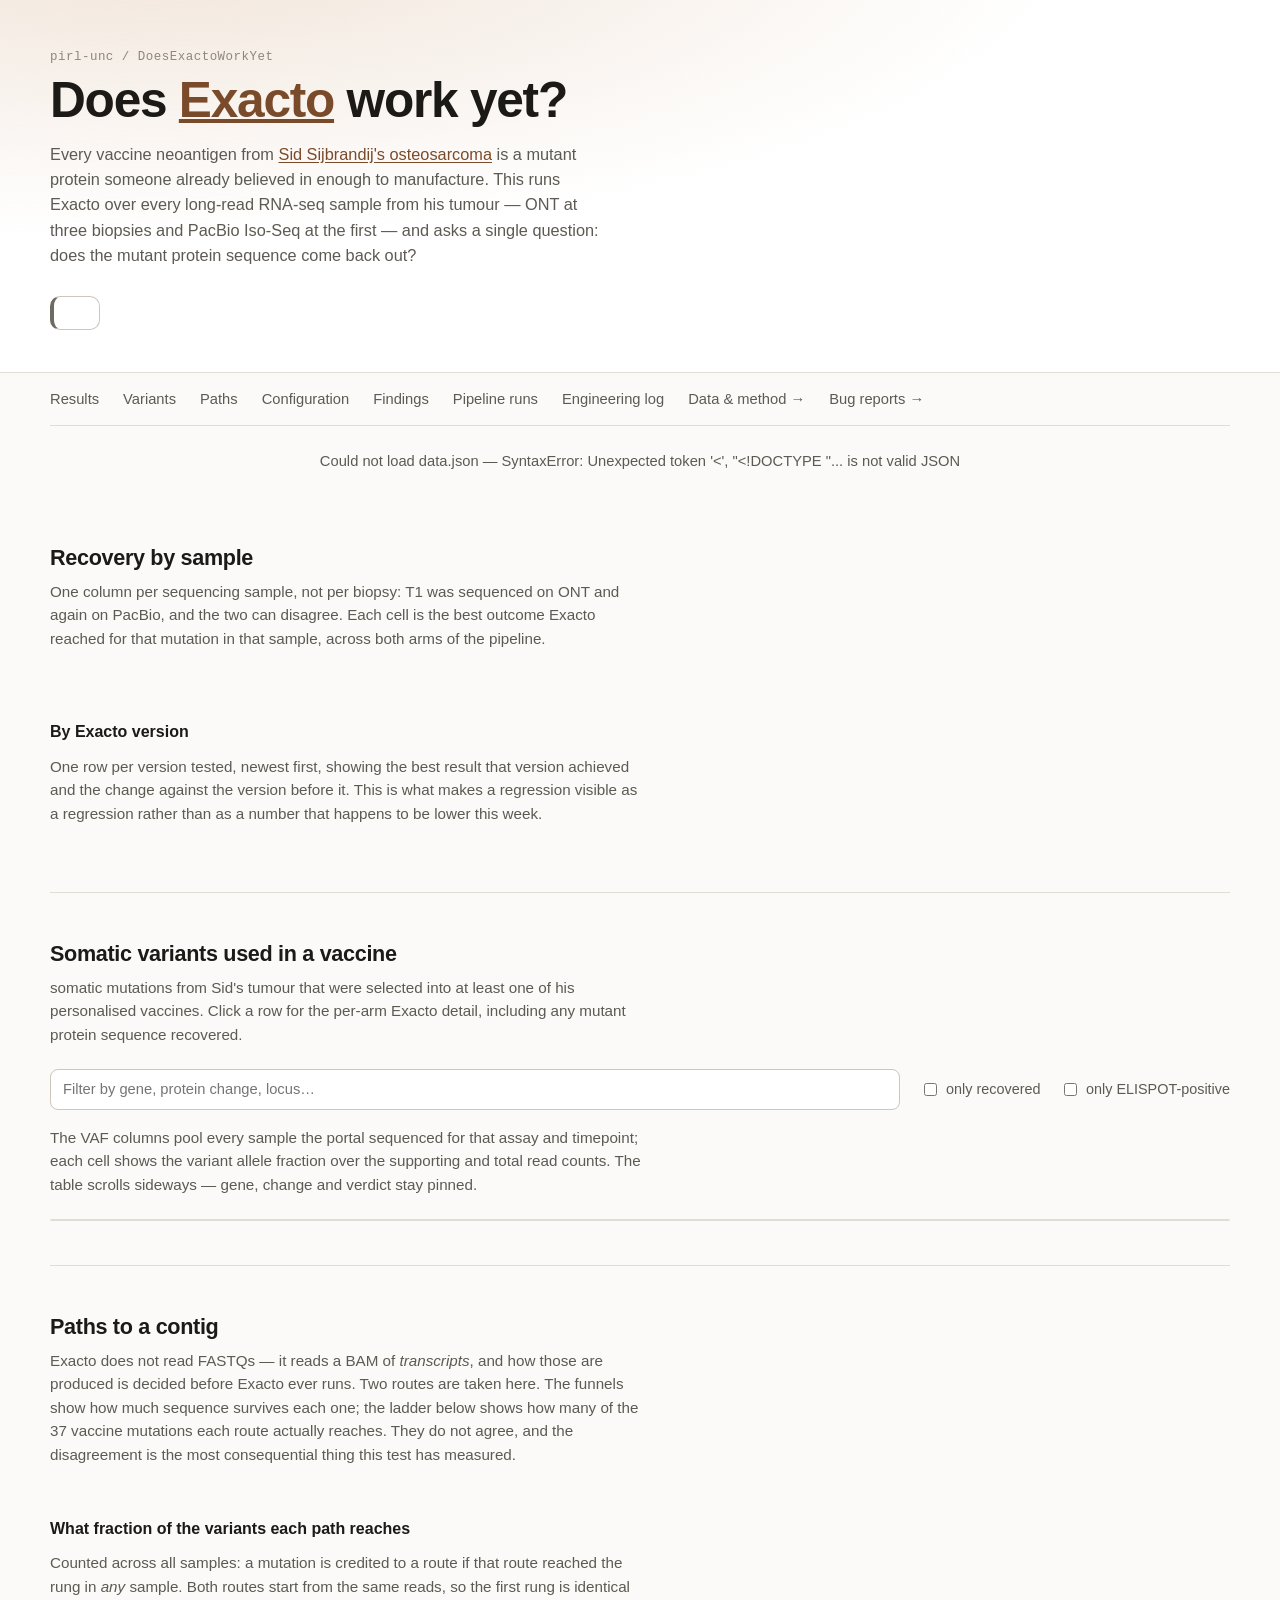
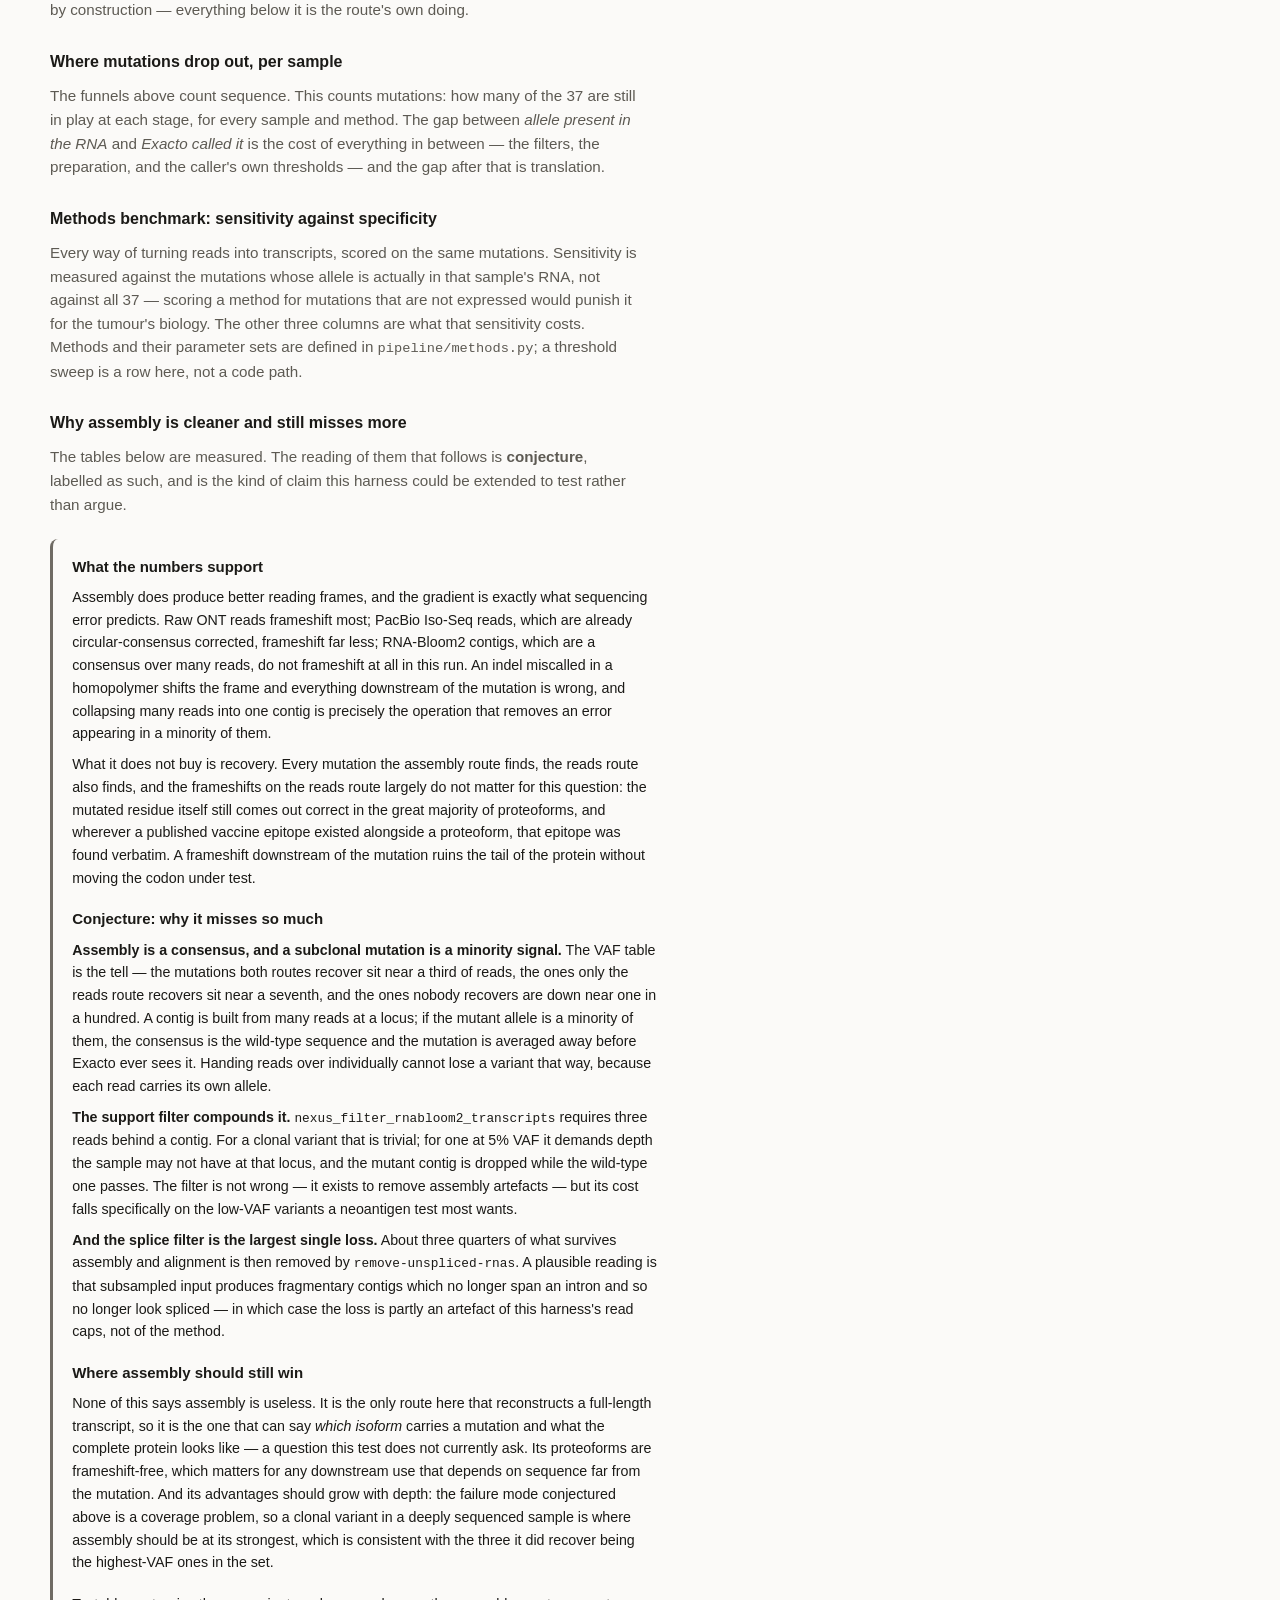
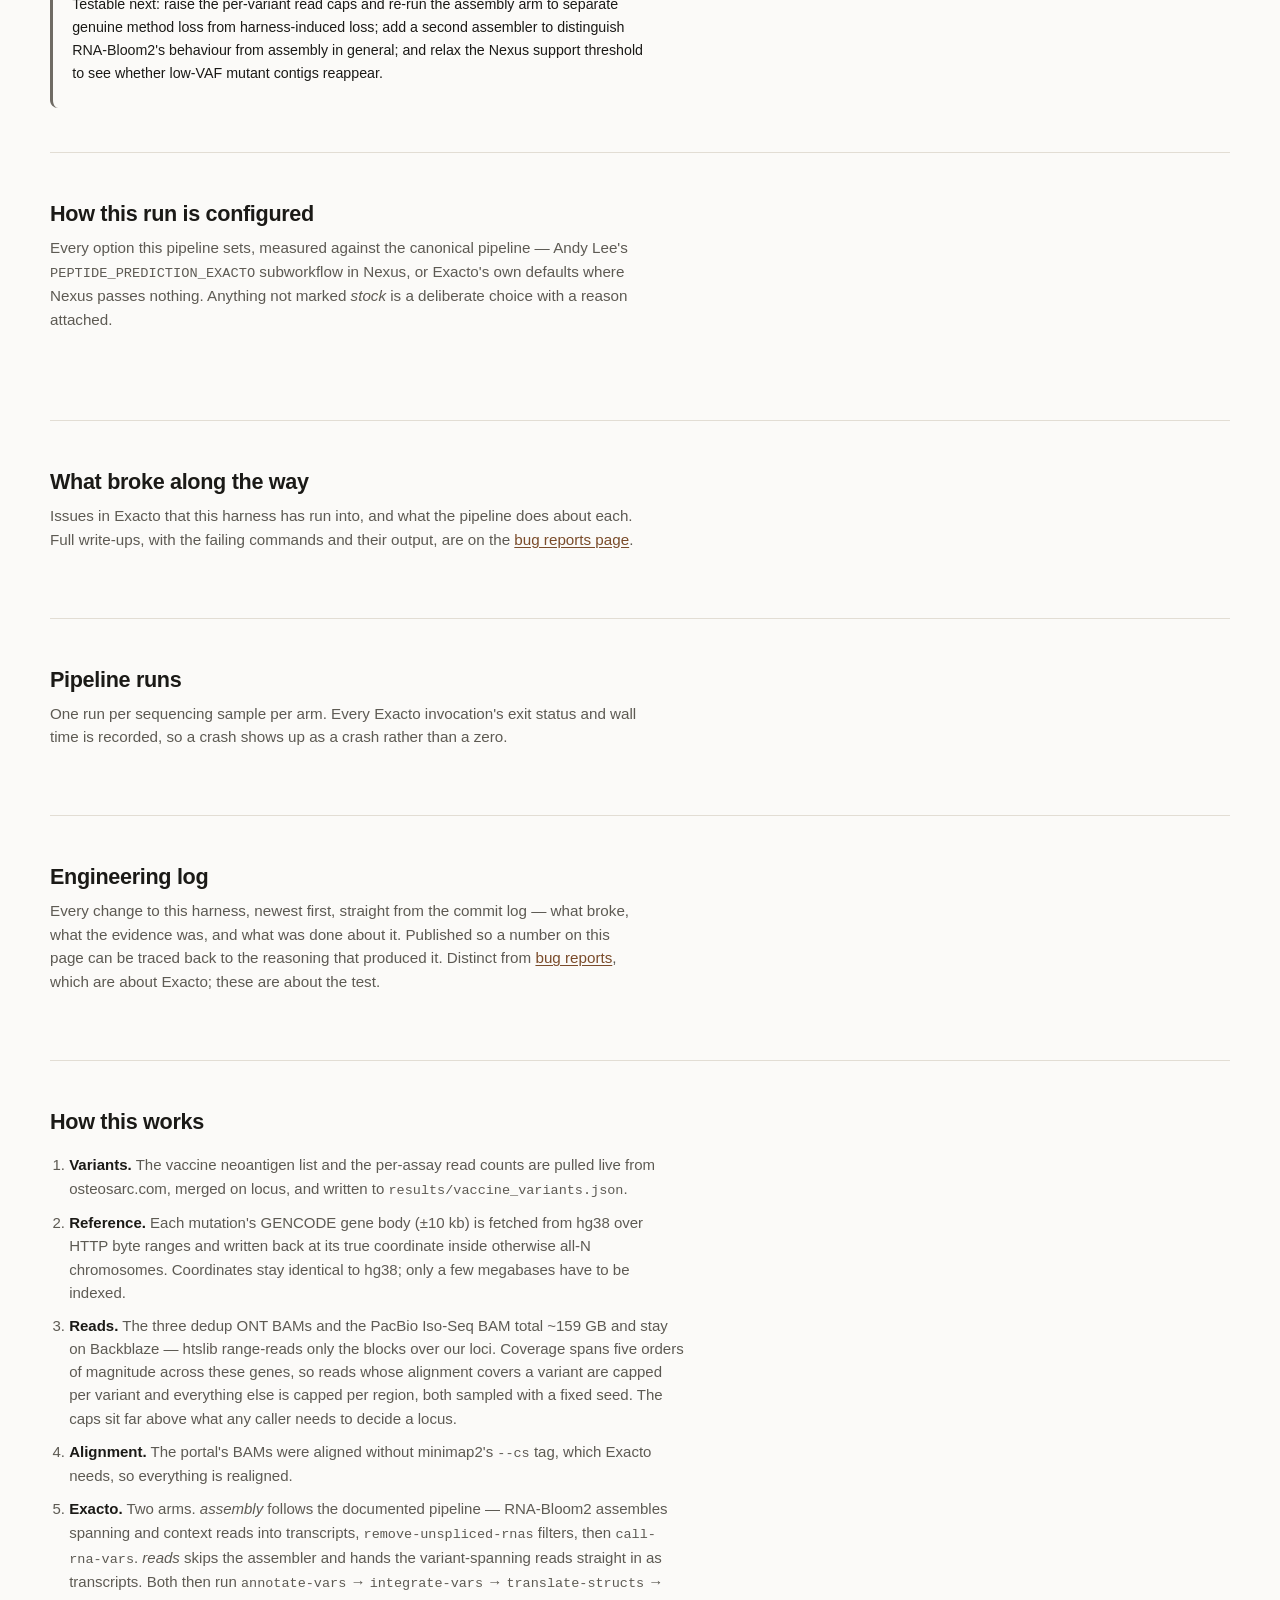
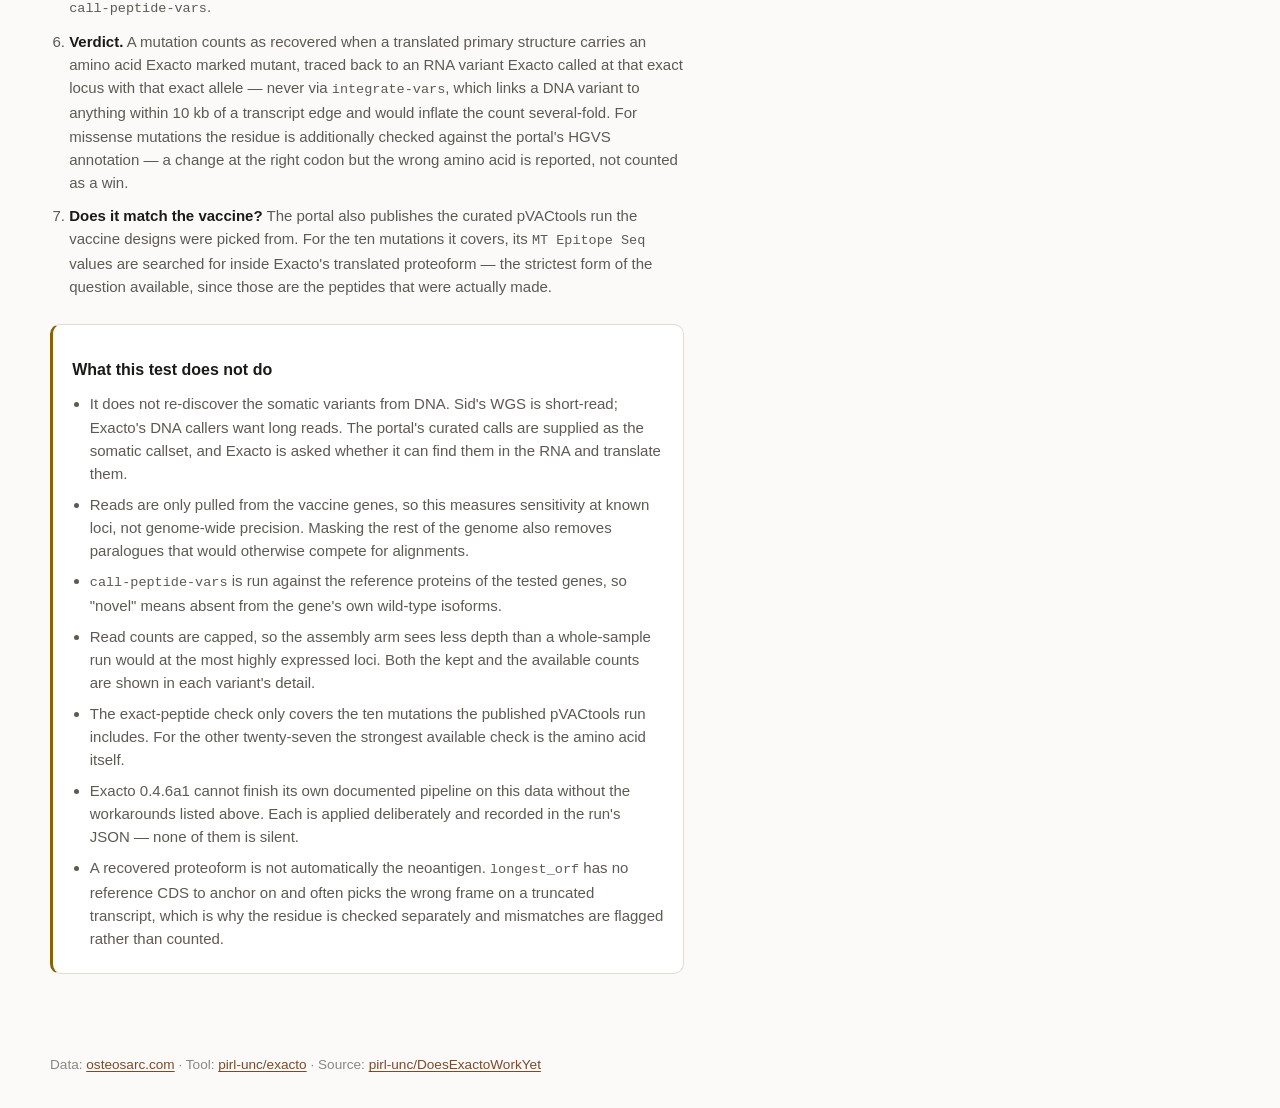
==== commit 4ace095a: "Audit fixes, per-version tracking, and a watcher for new Exacto releases Audit first, since two find" ====
--- a/web/index.html
+++ b/web/index.html
@@ -51,6 +51,15 @@
     </p>
     <div id="tiles" class="tiles"></div>
     <div id="legend" class="legend"></div>
+    <h3>By Exacto version</h3>
+    <p class="section-note">
+      One row per version tested, newest first, showing the best result that
+      version achieved and the change against the version before it. This is
+      what makes a regression visible as a regression rather than as a number
+      that happens to be lower this week.
+    </p>
+    <div id="version-table"></div>
+
     <div id="history-block" class="history-block" hidden>
       <h3>Track record</h3>
       <div id="history"></div>
--- a/web/style.css
+++ b/web/style.css
@@ -1012,9 +1012,9 @@
   max-width: 74ch;
 }
 
-/* A miss on a single read is the same category as a miss on thousands, but far
-   weaker evidence. Paler rather than a separate colour, so it still reads as a
-   miss at a glance. */
+/* A judgement resting on one read is the same category as one resting on
+   thousands, and far weaker evidence — whichever way it went. Paler rather
+   than a separate colour, so the category still reads at a glance. */
 .tp-cell.thin { opacity: .45; }
 
 /* The single proteoform a caller would carry forward, with the vaccine peptide
@@ -1036,3 +1036,6 @@
   margin-bottom: .45rem;
 }
 .consensus .seq { word-break: break-all; }
+
+/* "WRONG" needs room the three-letter codes do not. */
+.tp-cell { min-width: 2.6rem; }
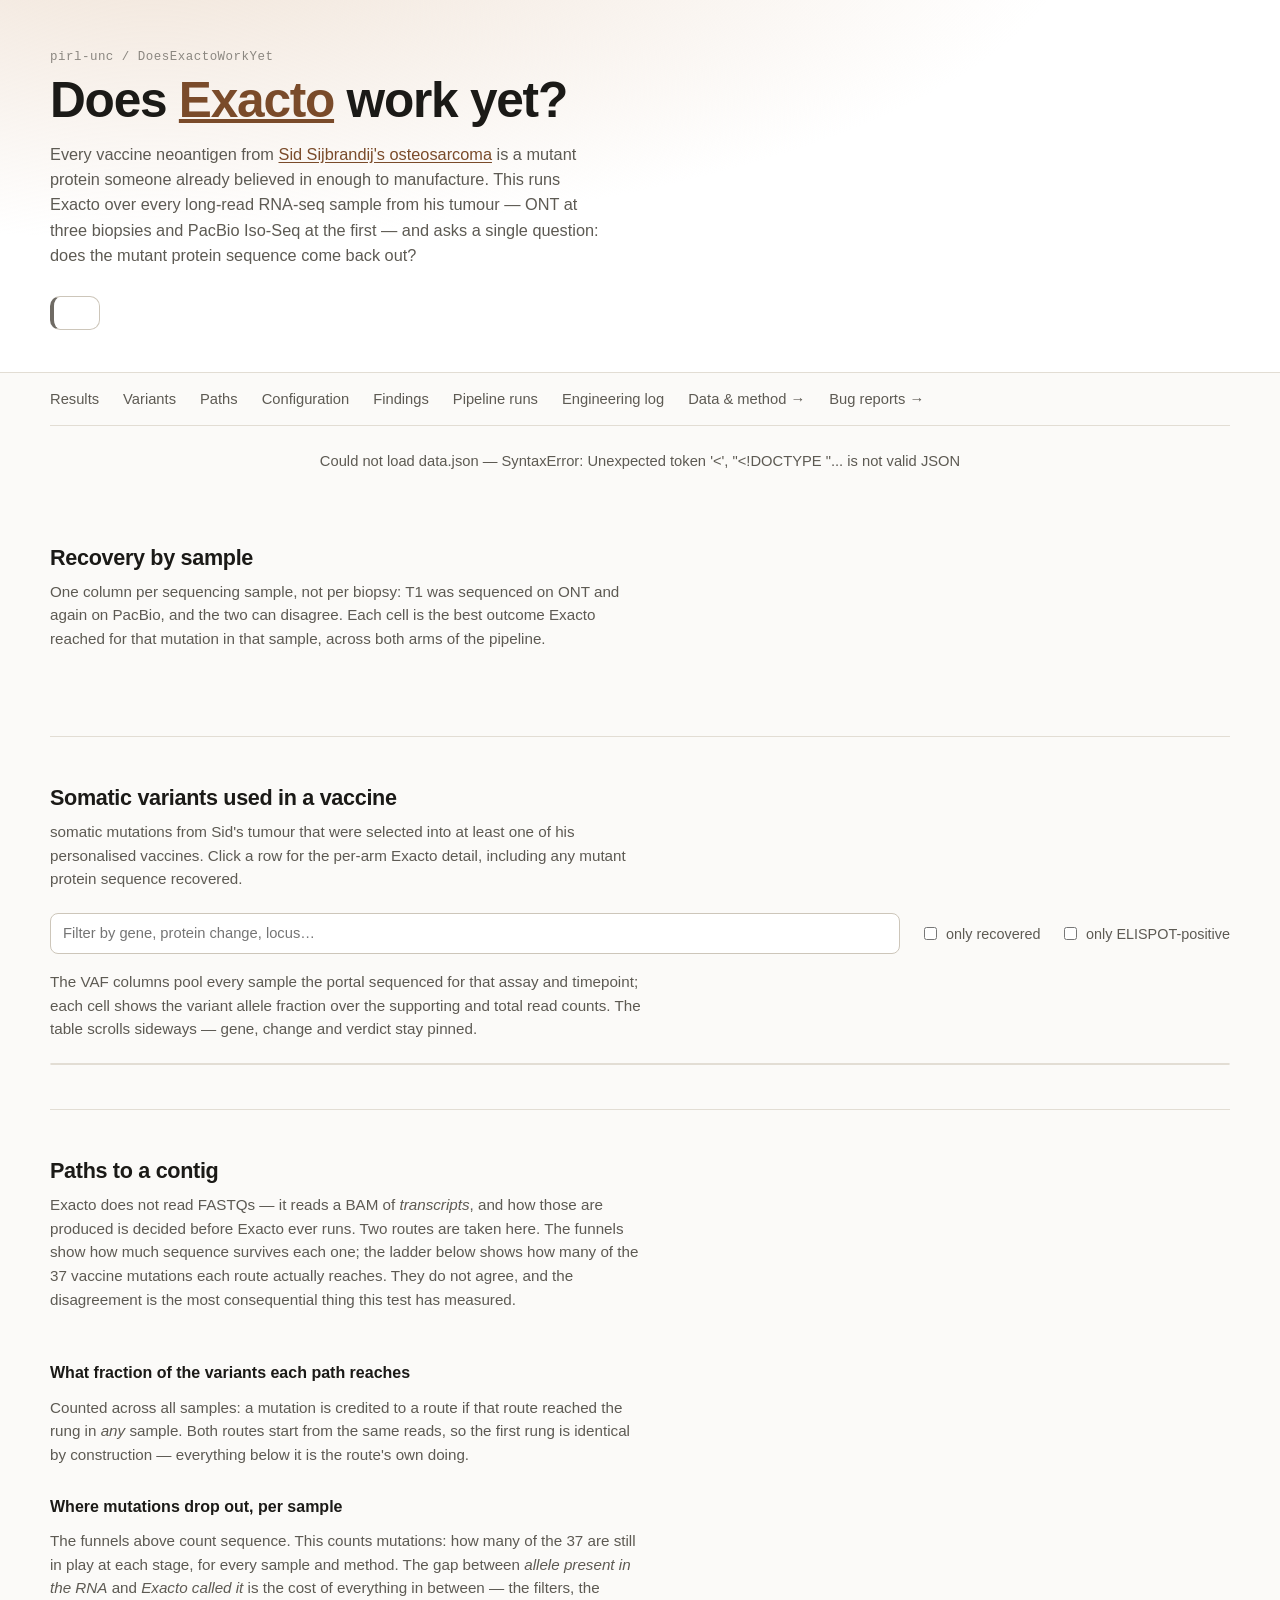
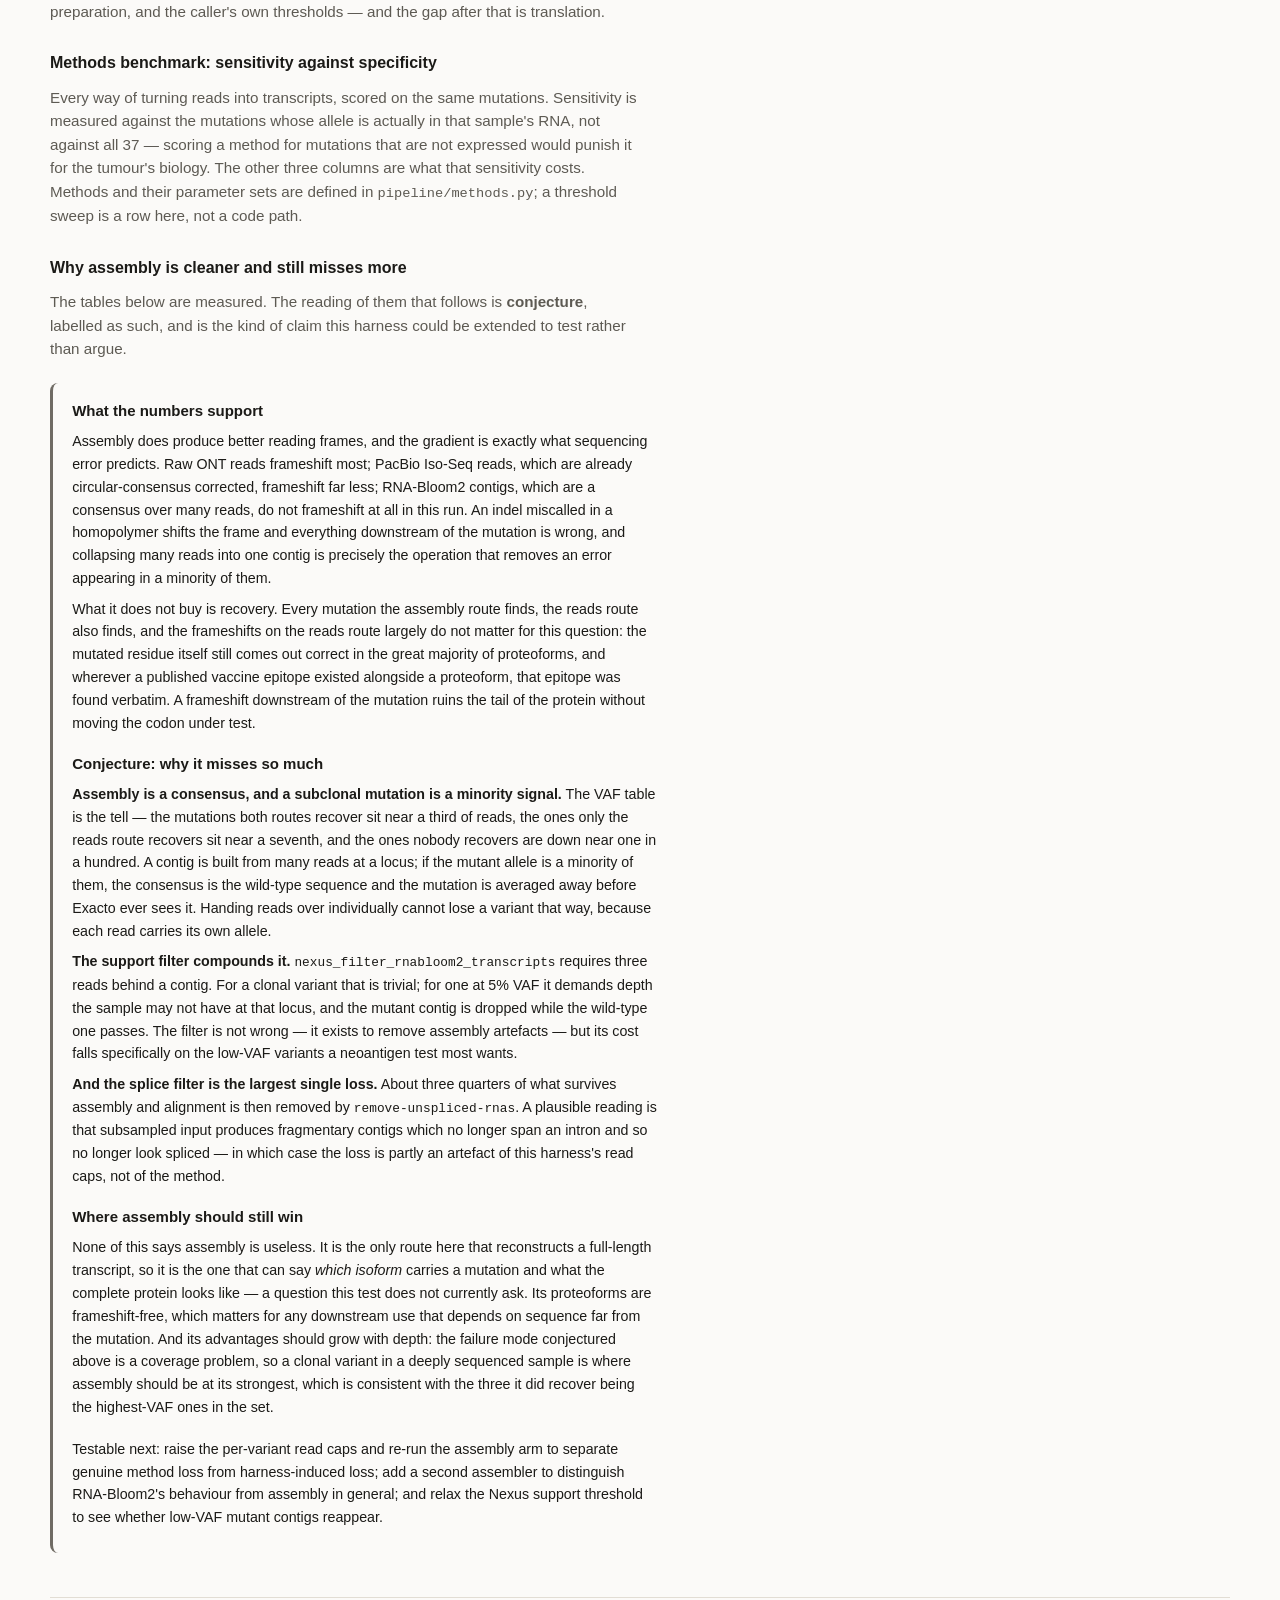
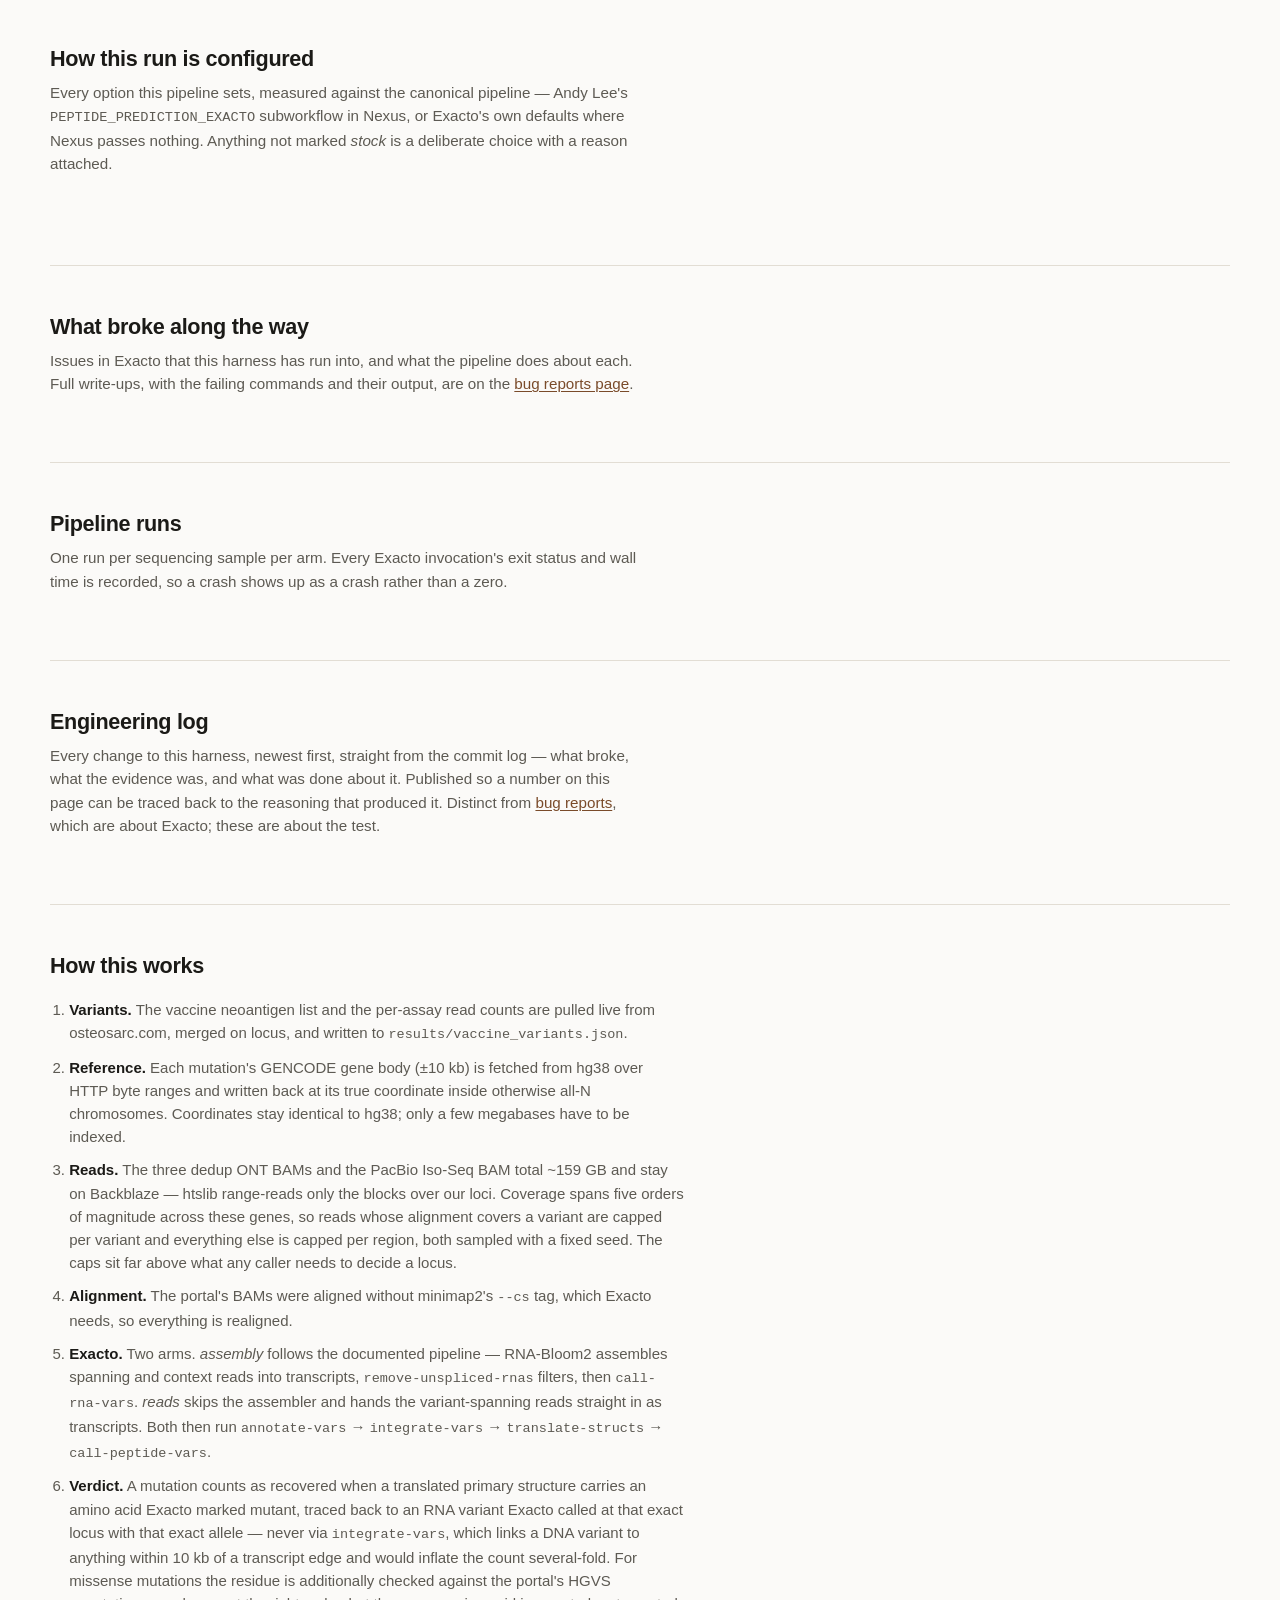
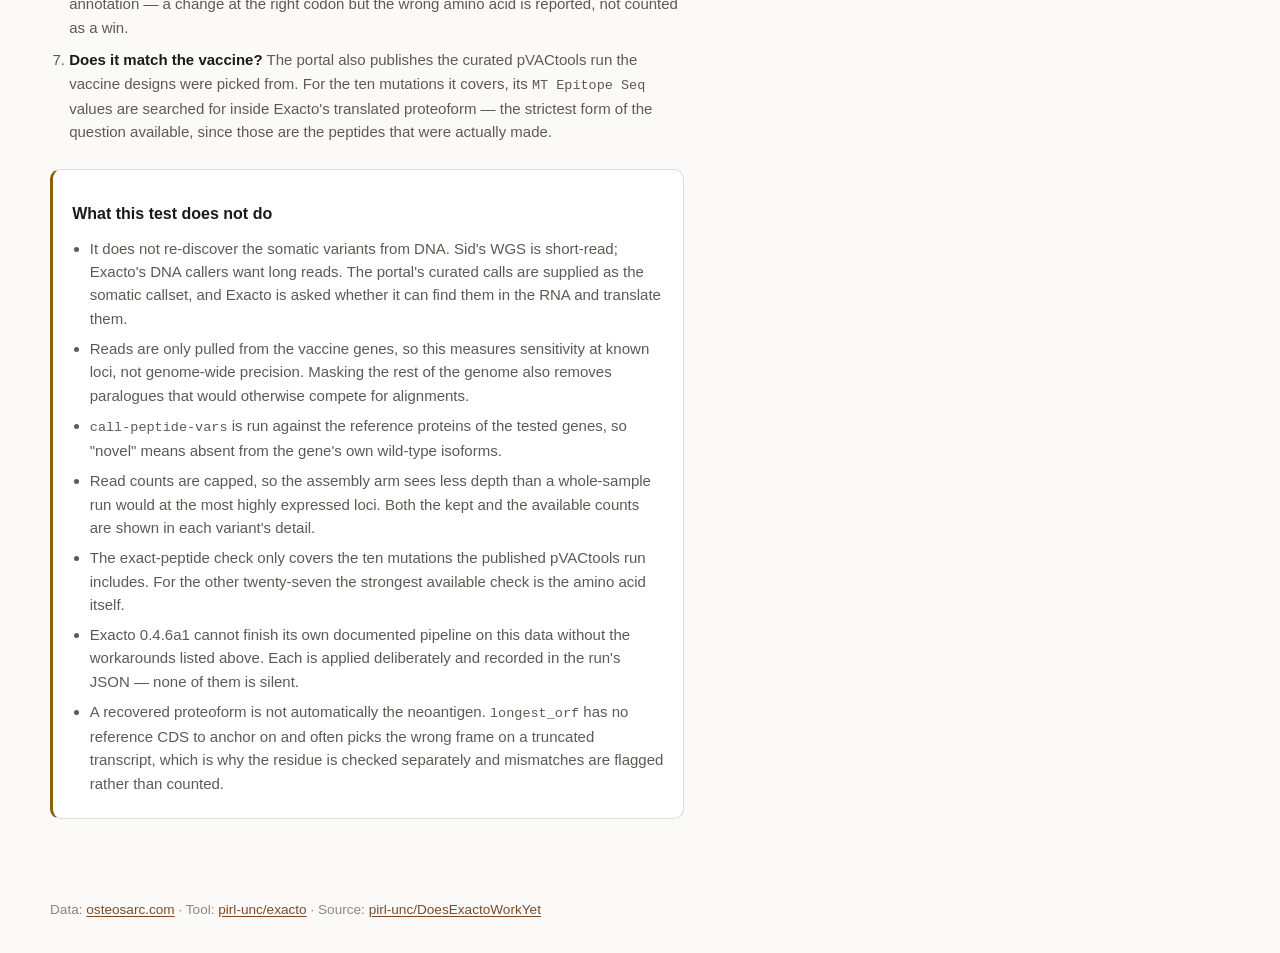
==== commit beb76404: "results: Exacto 0.4.6a1 run 2026-07-31" ====
--- a/web/index.html
+++ b/web/index.html
@@ -51,15 +51,6 @@
     </p>
     <div id="tiles" class="tiles"></div>
     <div id="legend" class="legend"></div>
-    <h3>By Exacto version</h3>
-    <p class="section-note">
-      One row per version tested, newest first, showing the best result that
-      version achieved and the change against the version before it. This is
-      what makes a regression visible as a regression rather than as a number
-      that happens to be lower this week.
-    </p>
-    <div id="version-table"></div>
-
     <div id="history-block" class="history-block" hidden>
       <h3>Track record</h3>
       <div id="history"></div>
--- a/web/style.css
+++ b/web/style.css
@@ -1012,9 +1012,9 @@
   max-width: 74ch;
 }
 
-/* A judgement resting on one read is the same category as one resting on
-   thousands, and far weaker evidence — whichever way it went. Paler rather
-   than a separate colour, so the category still reads at a glance. */
+/* A miss on a single read is the same category as a miss on thousands, but far
+   weaker evidence. Paler rather than a separate colour, so it still reads as a
+   miss at a glance. */
 .tp-cell.thin { opacity: .45; }
 
 /* The single proteoform a caller would carry forward, with the vaccine peptide
@@ -1036,6 +1036,3 @@
   margin-bottom: .45rem;
 }
 .consensus .seq { word-break: break-all; }
-
-/* "WRONG" needs room the three-letter codes do not. */
-.tp-cell { min-width: 2.6rem; }
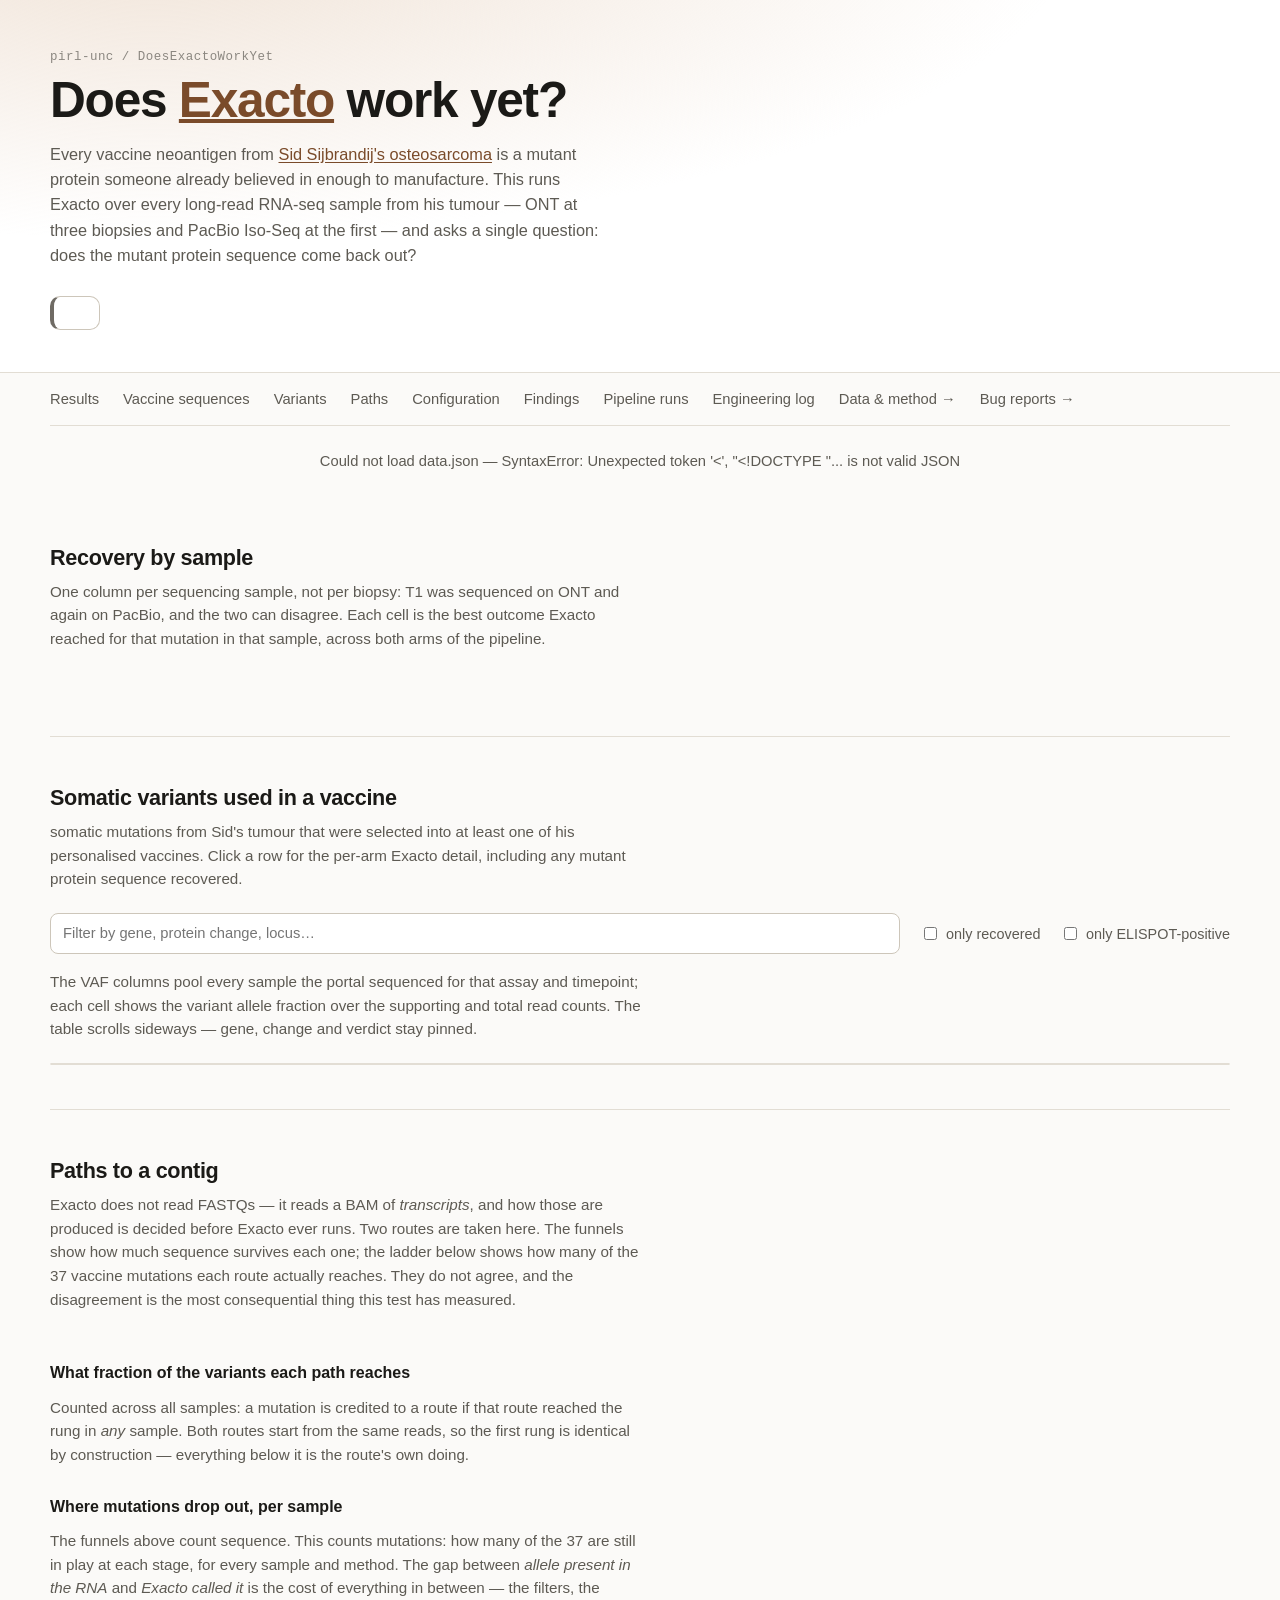
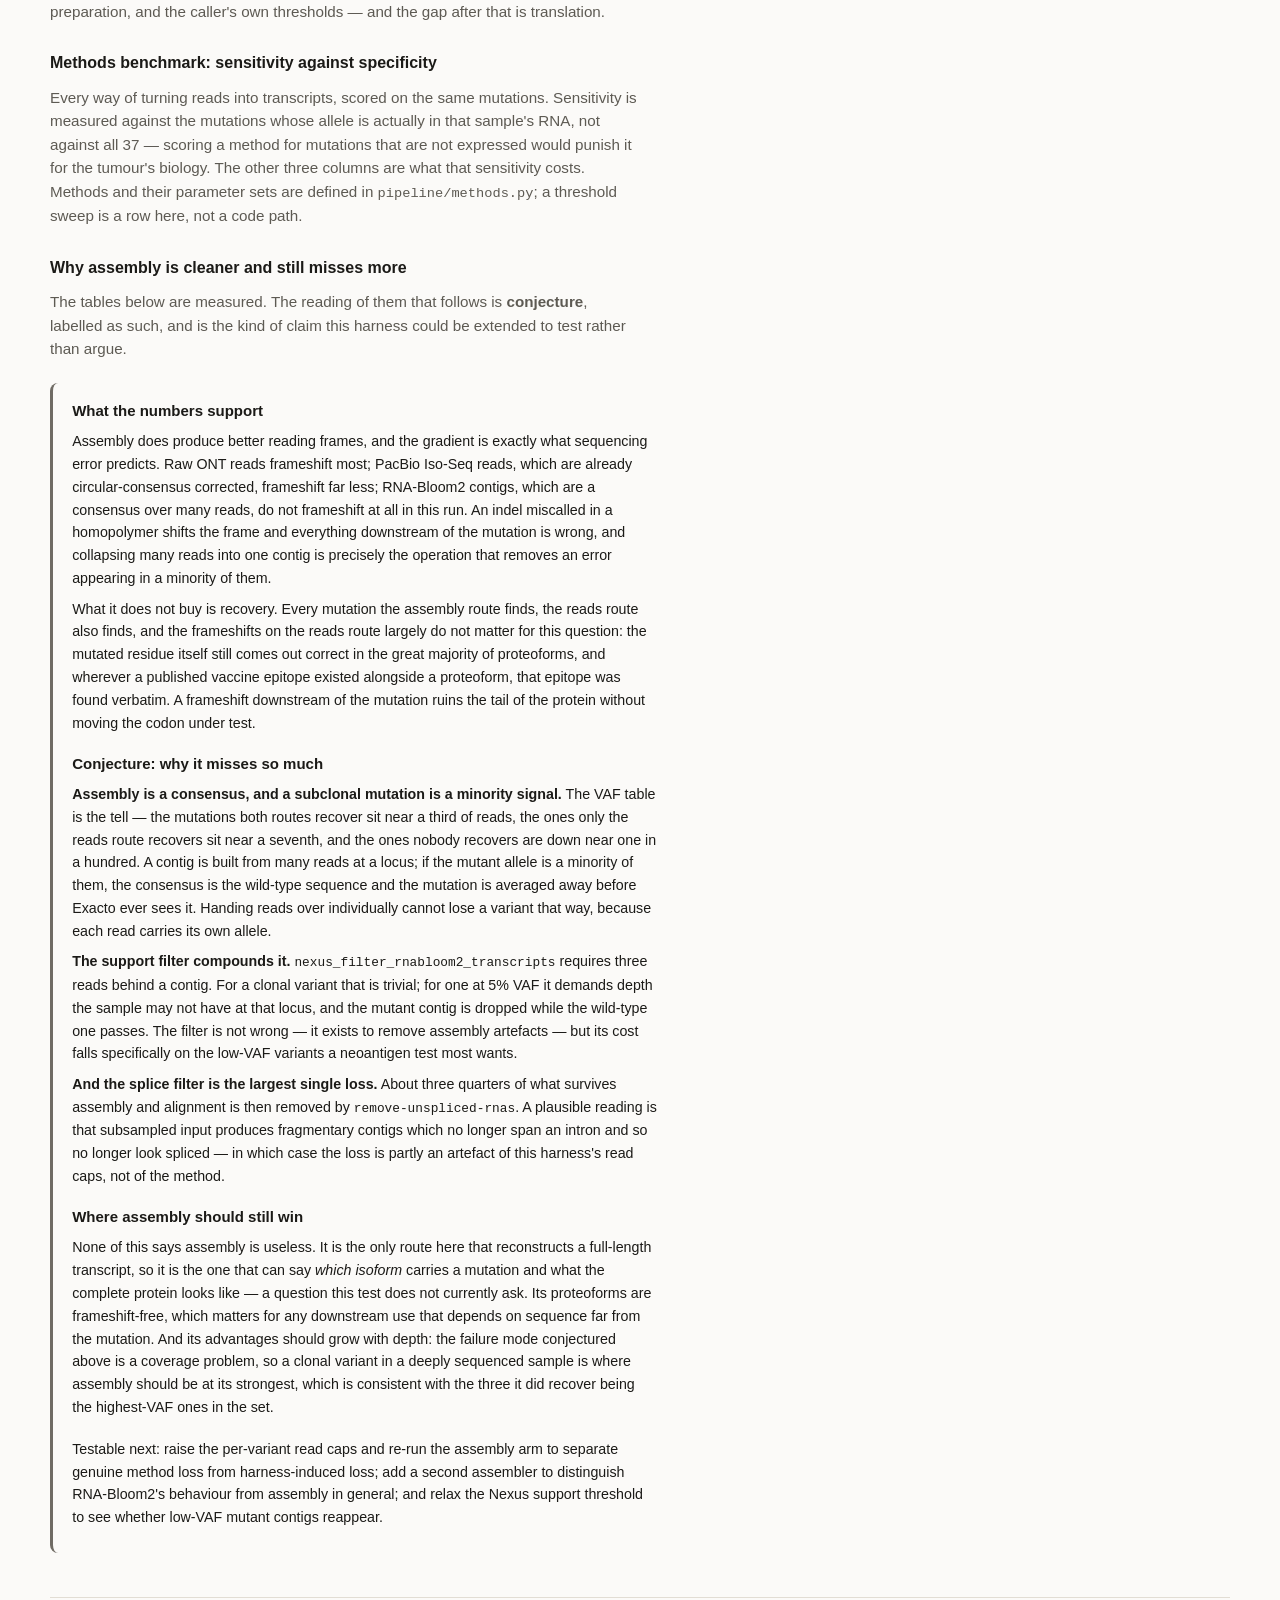
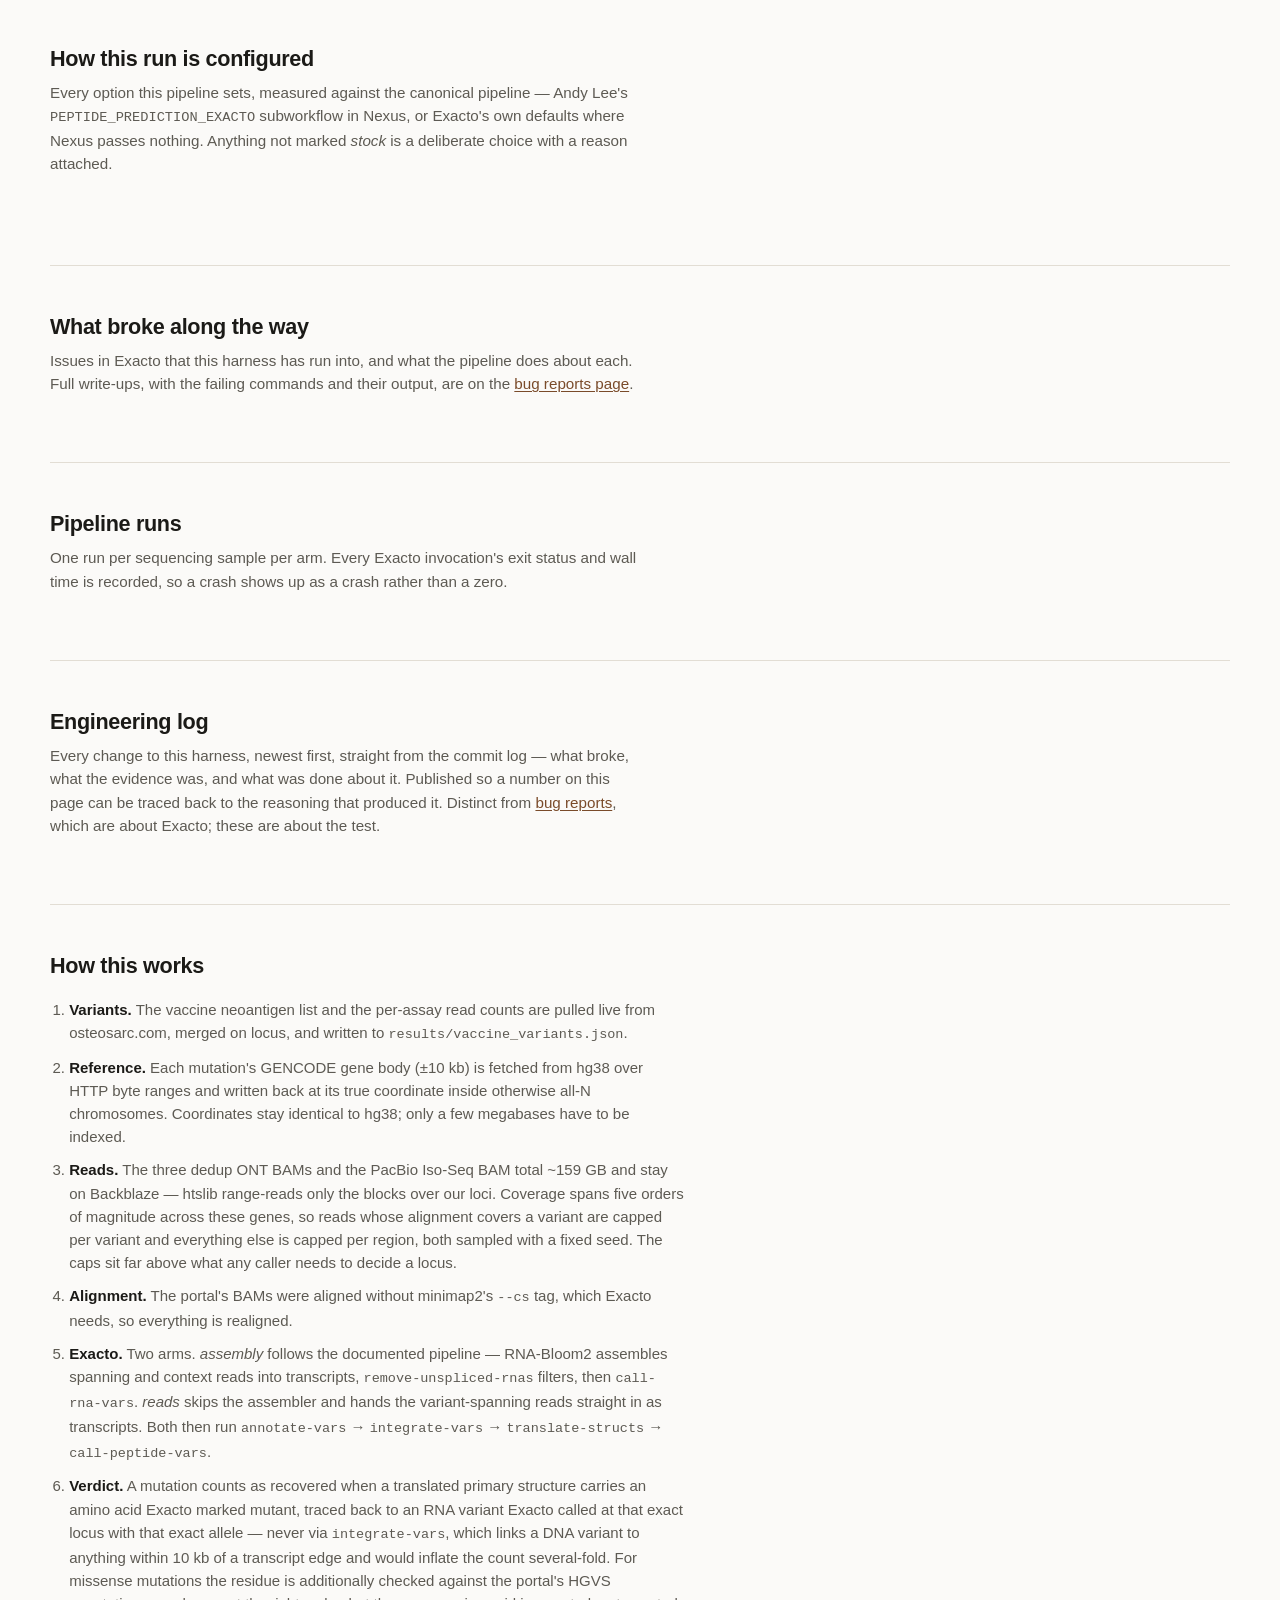
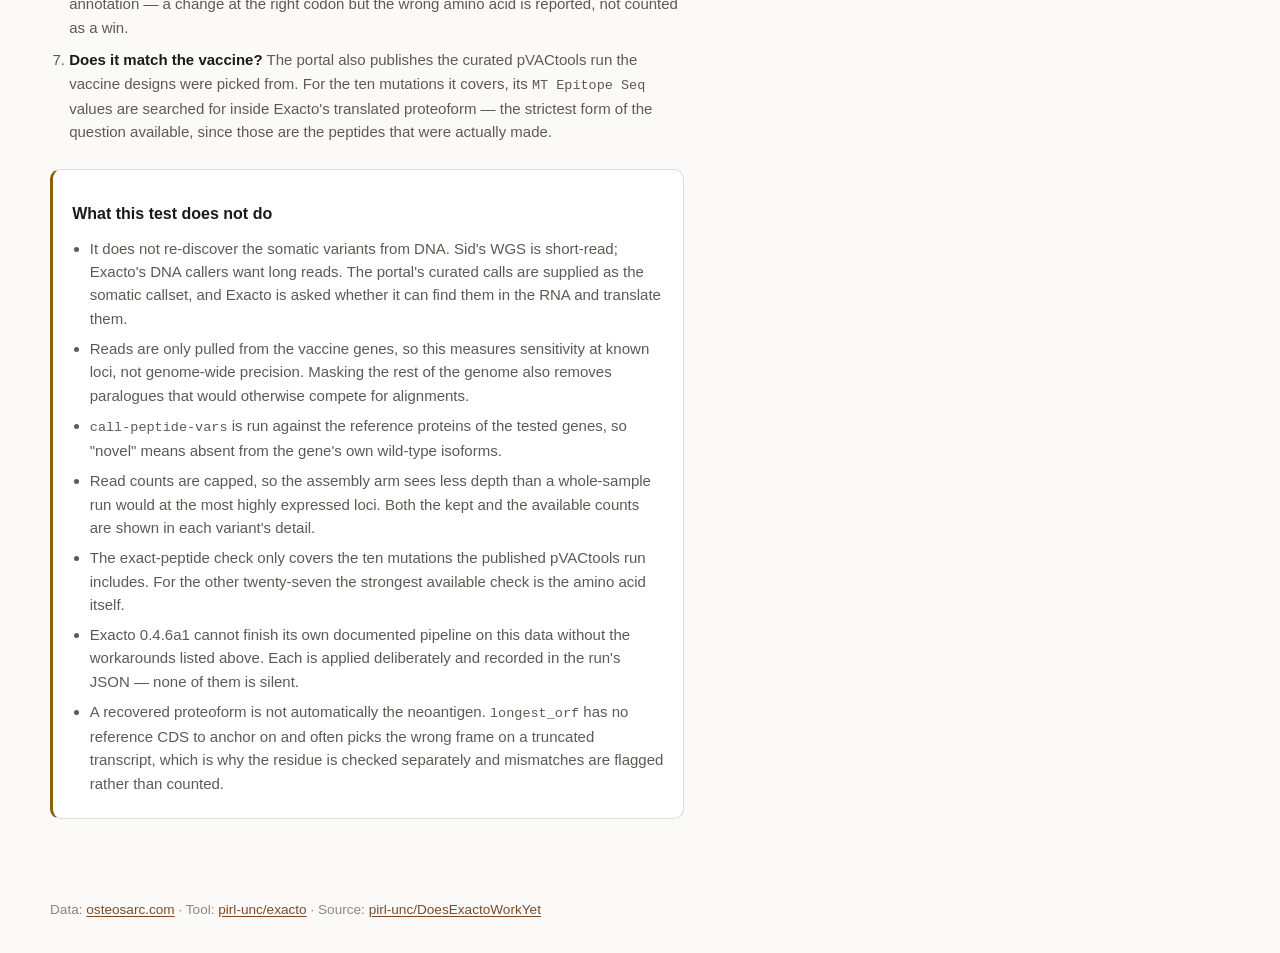
==== commit f02c6768: "Report recorded vaccine peptide containment per sequence" ====
--- a/web/index.html
+++ b/web/index.html
@@ -27,6 +27,7 @@
 
 <nav class="tabs wrap" aria-label="Sections">
   <a href="#results">Results</a>
+  <a href="peptides.html">Vaccine sequences</a>
   <a href="#variants">Variants</a>
   <a href="#paths">Paths</a>
   <a href="#config">Configuration</a>
@@ -50,6 +51,7 @@
       of the pipeline.
     </p>
     <div id="tiles" class="tiles"></div>
+    <div id="vaccine-sequence-summary" class="sequence-callout" hidden></div>
     <div id="legend" class="legend"></div>
     <div id="history-block" class="history-block" hidden>
       <h3>Track record</h3>
--- a/web/style.css
+++ b/web/style.css
@@ -71,6 +71,77 @@
 
 a { color: var(--accent); text-underline-offset: 2px; }
 a:hover { text-decoration-thickness: 2px; }
+
+/* Recorded vaccine sequences: keep the amino acids central and evidence close. */
+.sequence-callout {
+  margin-top: 1.25rem;
+  padding: 1.15rem 1.4rem;
+  border-left: 4px solid var(--ok);
+  background: var(--bg-raised);
+}
+.sequence-callout p { margin: .35rem 0; color: var(--ink-soft); }
+.sequence-summary { max-width: 70ch; font-size: 1.2rem; font-weight: 600; }
+.sequence-page .wrap { max-width: 1040px; }
+.sequence-page .masthead { padding: 1.75rem 0 1.25rem; }
+.sequence-report { max-width: 1040px; }
+.sequence-availability {
+  margin-top: 1.5rem;
+  padding: .85rem 1rem;
+  border: 1px solid var(--rule-strong);
+  border-left: 4px solid var(--warn);
+  color: var(--ink-soft);
+}
+.sequence-controls { display: flex; flex-wrap: wrap; gap: 1rem; margin: 1.5rem 0 1rem; }
+.sequence-controls label, .sequence-evidence label { display: flex; flex-direction: column; gap: .35rem; color: var(--ink-soft); font-size: .85rem; }
+.sequence-search { flex: 1 1 100%; }
+.sequence-controls input, .sequence-controls select, .sequence-evidence select {
+  padding: .6rem .75rem;
+  border: 1px solid var(--rule-strong);
+  border-radius: 4px;
+  background: var(--bg-raised);
+  color: var(--ink);
+  font: inherit;
+  max-width: 100%;
+  min-height: 44px;
+}
+.sequence-controls[hidden] { display: none; }
+.sequence-target { border-top: 2px solid var(--rule-strong); margin: 2rem 0; }
+.sequence-target-title { display: flex; align-items: baseline; flex-wrap: wrap; gap: .5rem 1rem; margin: 1rem 0 .25rem; font-size: 1.2rem; }
+.sequence-target-title .mono { color: var(--ink-soft); font-size: .82em; font-weight: 400; }
+.sequence-row { padding: 1rem 0 1.2rem; border-bottom: 1px solid var(--rule); }
+.sequence-row-top { display: flex; gap: .6rem 1rem; flex-wrap: wrap; align-items: center; }
+.sequence-status { font-size: .8rem; font-weight: 650; padding: .15rem .5rem; border-radius: 3px; }
+.sequence-status.contained { color: var(--ok); background: var(--ok-soft); }
+.sequence-status.not_found { color: var(--warn); background: var(--warn-soft); }
+.sequence-status.not_evaluated { color: var(--none); background: var(--none-soft); }
+.sequence-meta { color: var(--ink-soft); font-size: .85rem; }
+.vaccine-sequence, .sequence-context {
+  display: block;
+  margin: .65rem 0;
+  font-size: .96rem;
+  line-height: 1.8;
+  letter-spacing: .025em;
+  overflow-wrap: anywhere;
+  white-space: pre-wrap;
+}
+.sequence-methods { color: var(--ink-soft); font-size: .85rem; max-width: 90ch; margin: .5rem 0; }
+.sequence-evidence { margin-top: .8rem; }
+.sequence-evidence summary { cursor: pointer; padding: .35rem 0; color: var(--accent); }
+.sequence-evidence > label { margin: .8rem 0; max-width: 34rem; }
+.sequence-reconstruction { padding: 1rem 1.25rem; background: var(--bg-sunken); border-radius: 4px; }
+.sequence-reconstruction .section-note { margin-bottom: .5rem; }
+.sequence-context mark { color: var(--ok); background: var(--ok-soft); font-weight: 700; padding-block: .1rem; }
+.sequence-flank { color: var(--ink-soft); }
+.sequence-full { margin-top: .8rem; }
+.sequence-full .sequence-context { max-height: 22rem; overflow-y: auto; padding-right: .4rem; }
+.sequence-identifiers { white-space: pre-wrap; overflow-wrap: anywhere; font-size: .78rem; color: var(--ink-soft); margin: 1rem 0 0; }
+.sequence-report :focus-visible { outline: 2px solid var(--accent); outline-offset: 3px; }
+@media (max-width: 600px) {
+  .sequence-controls > label { flex: 1 1 45%; min-width: 0; }
+  .sequence-controls > .sequence-search { flex-basis: 100%; }
+  .sequence-controls input, .sequence-controls select { width: 100%; }
+  .sequence-reconstruction { padding: .8rem; }
+}
 
 code, .mono { font-family: var(--mono); font-size: 0.9em; }
 
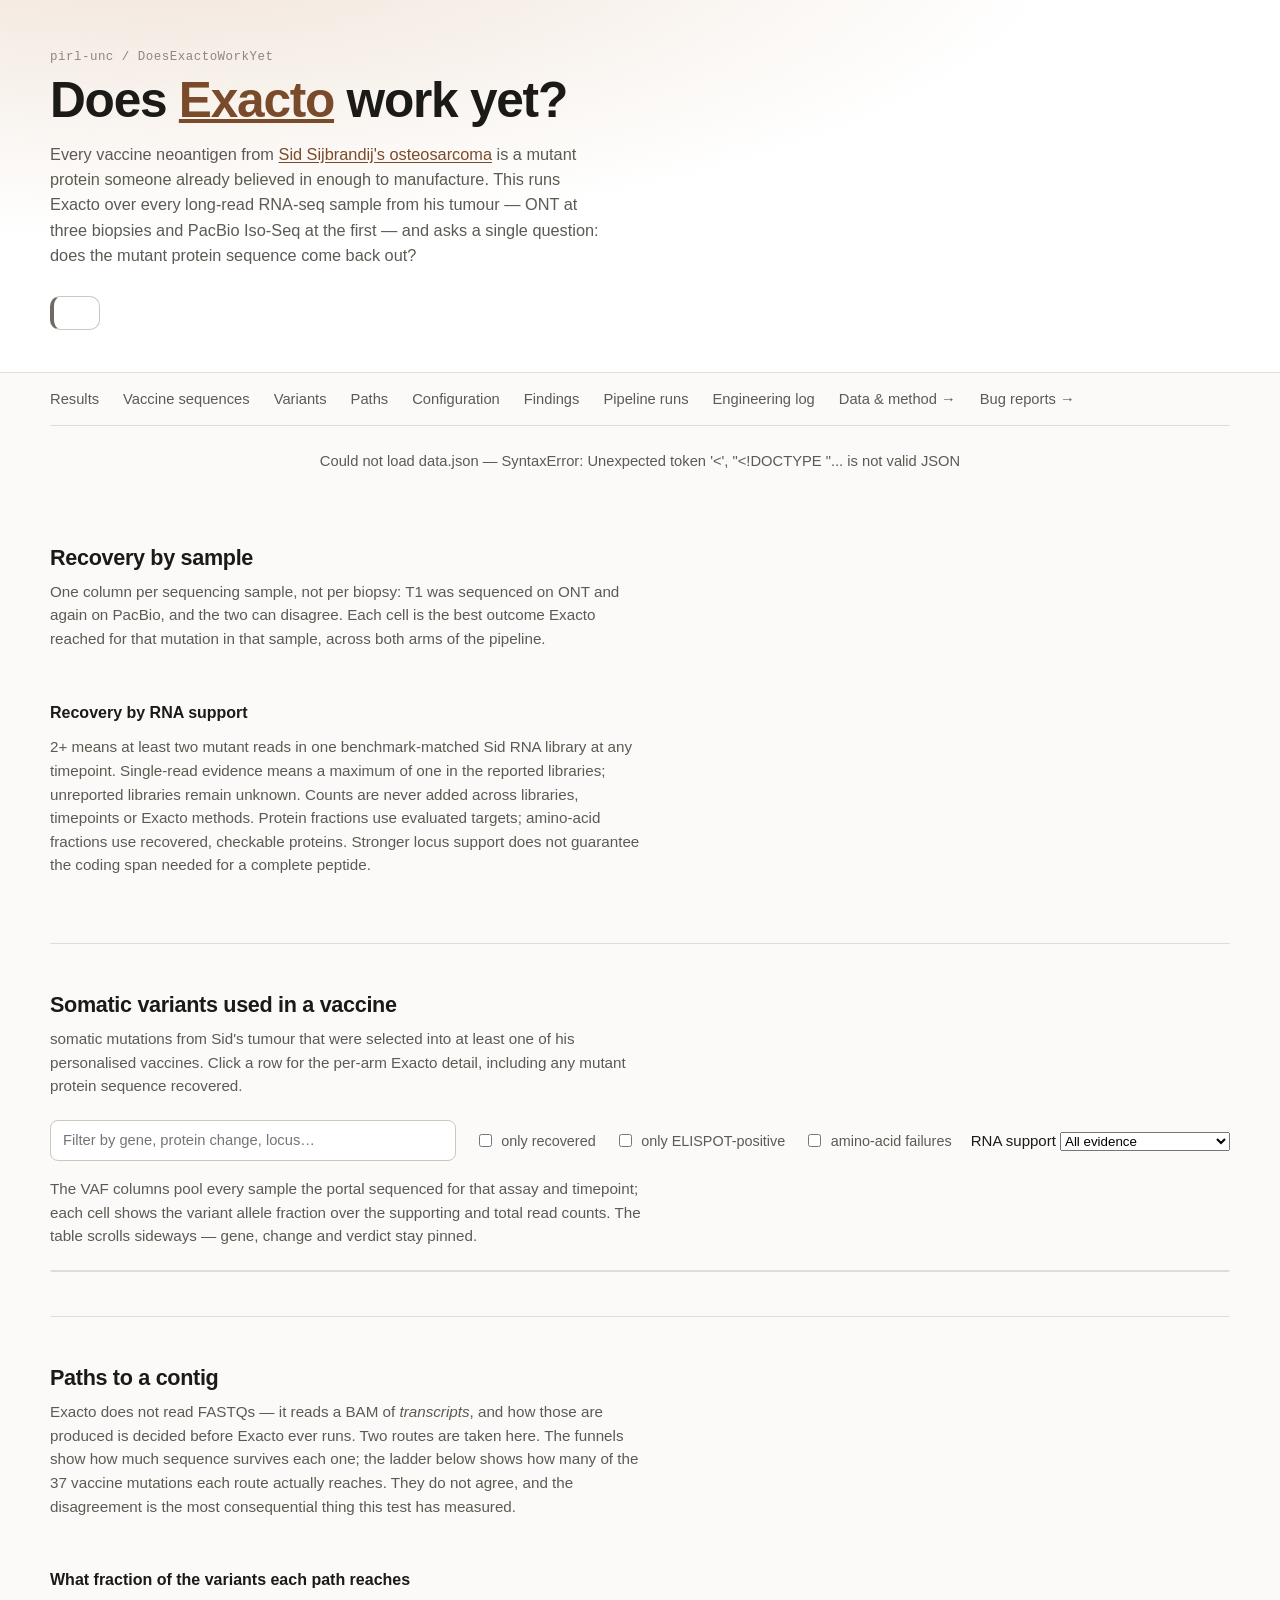
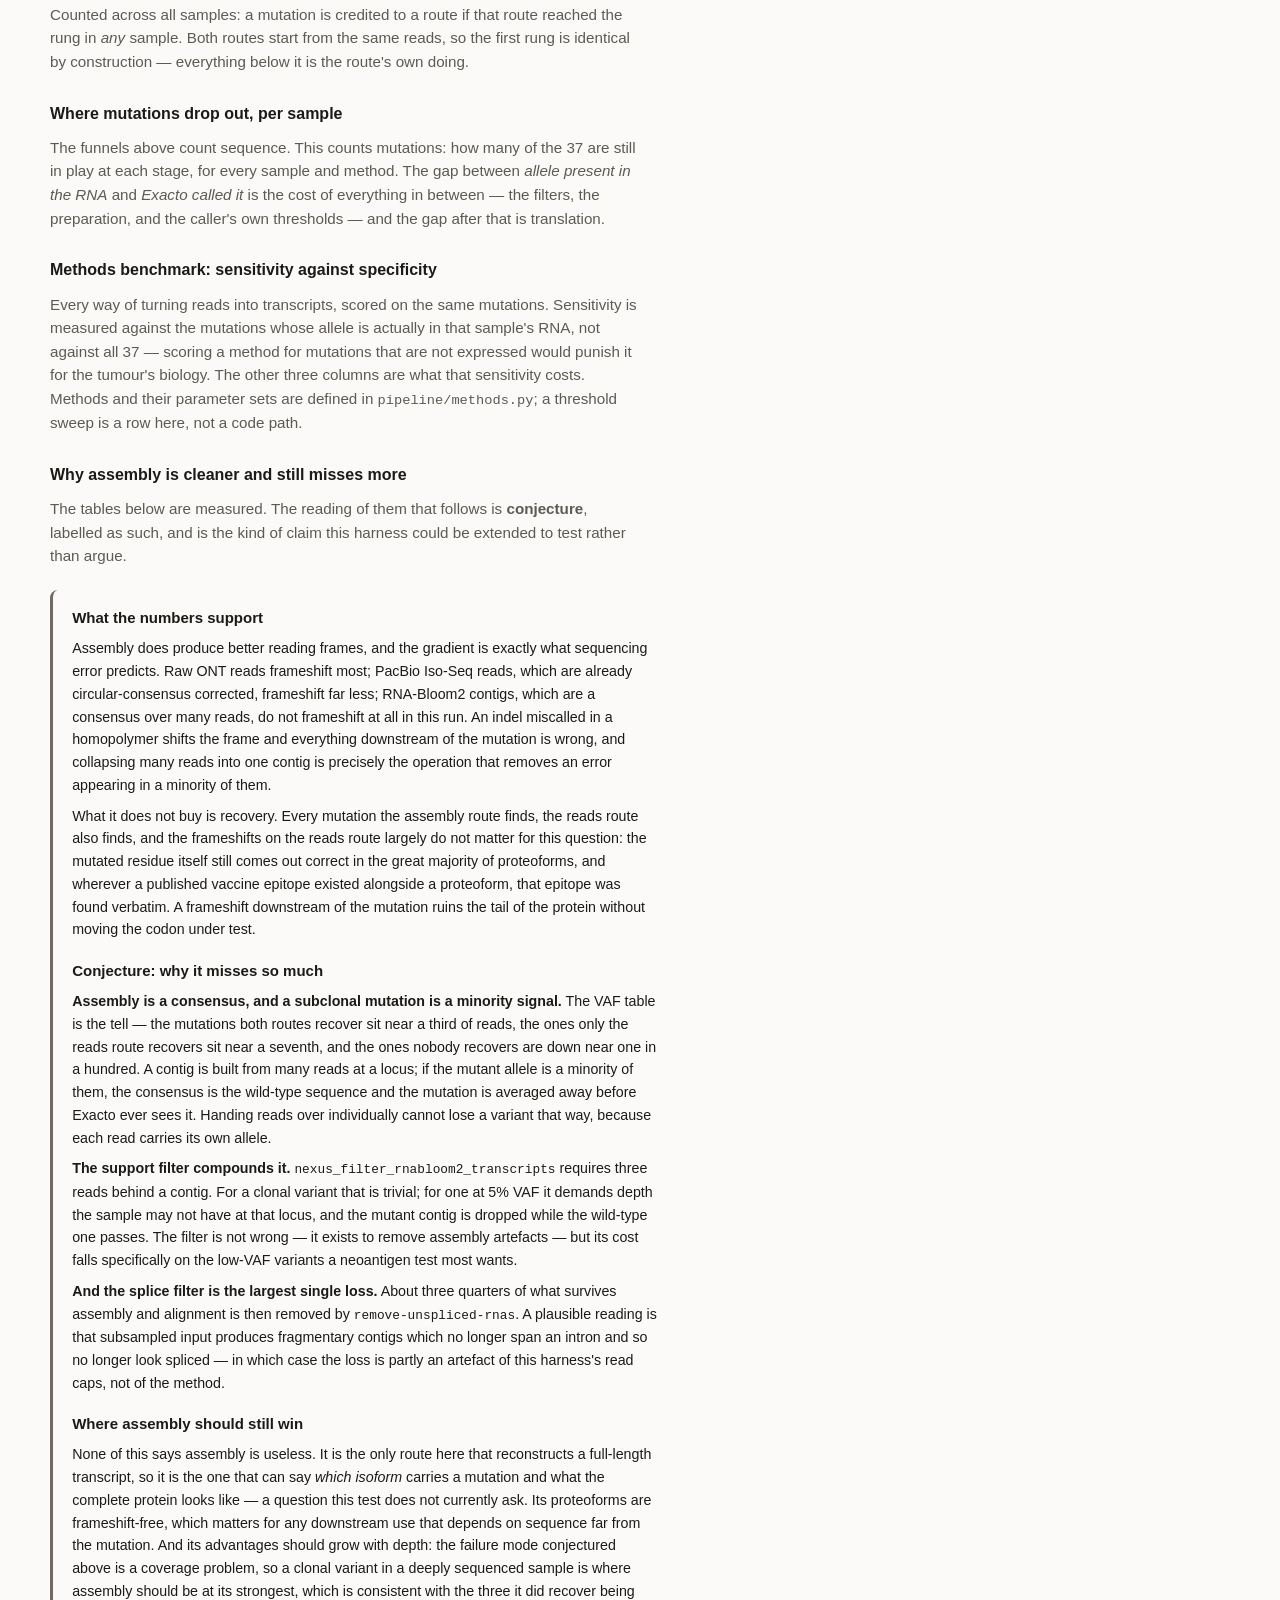
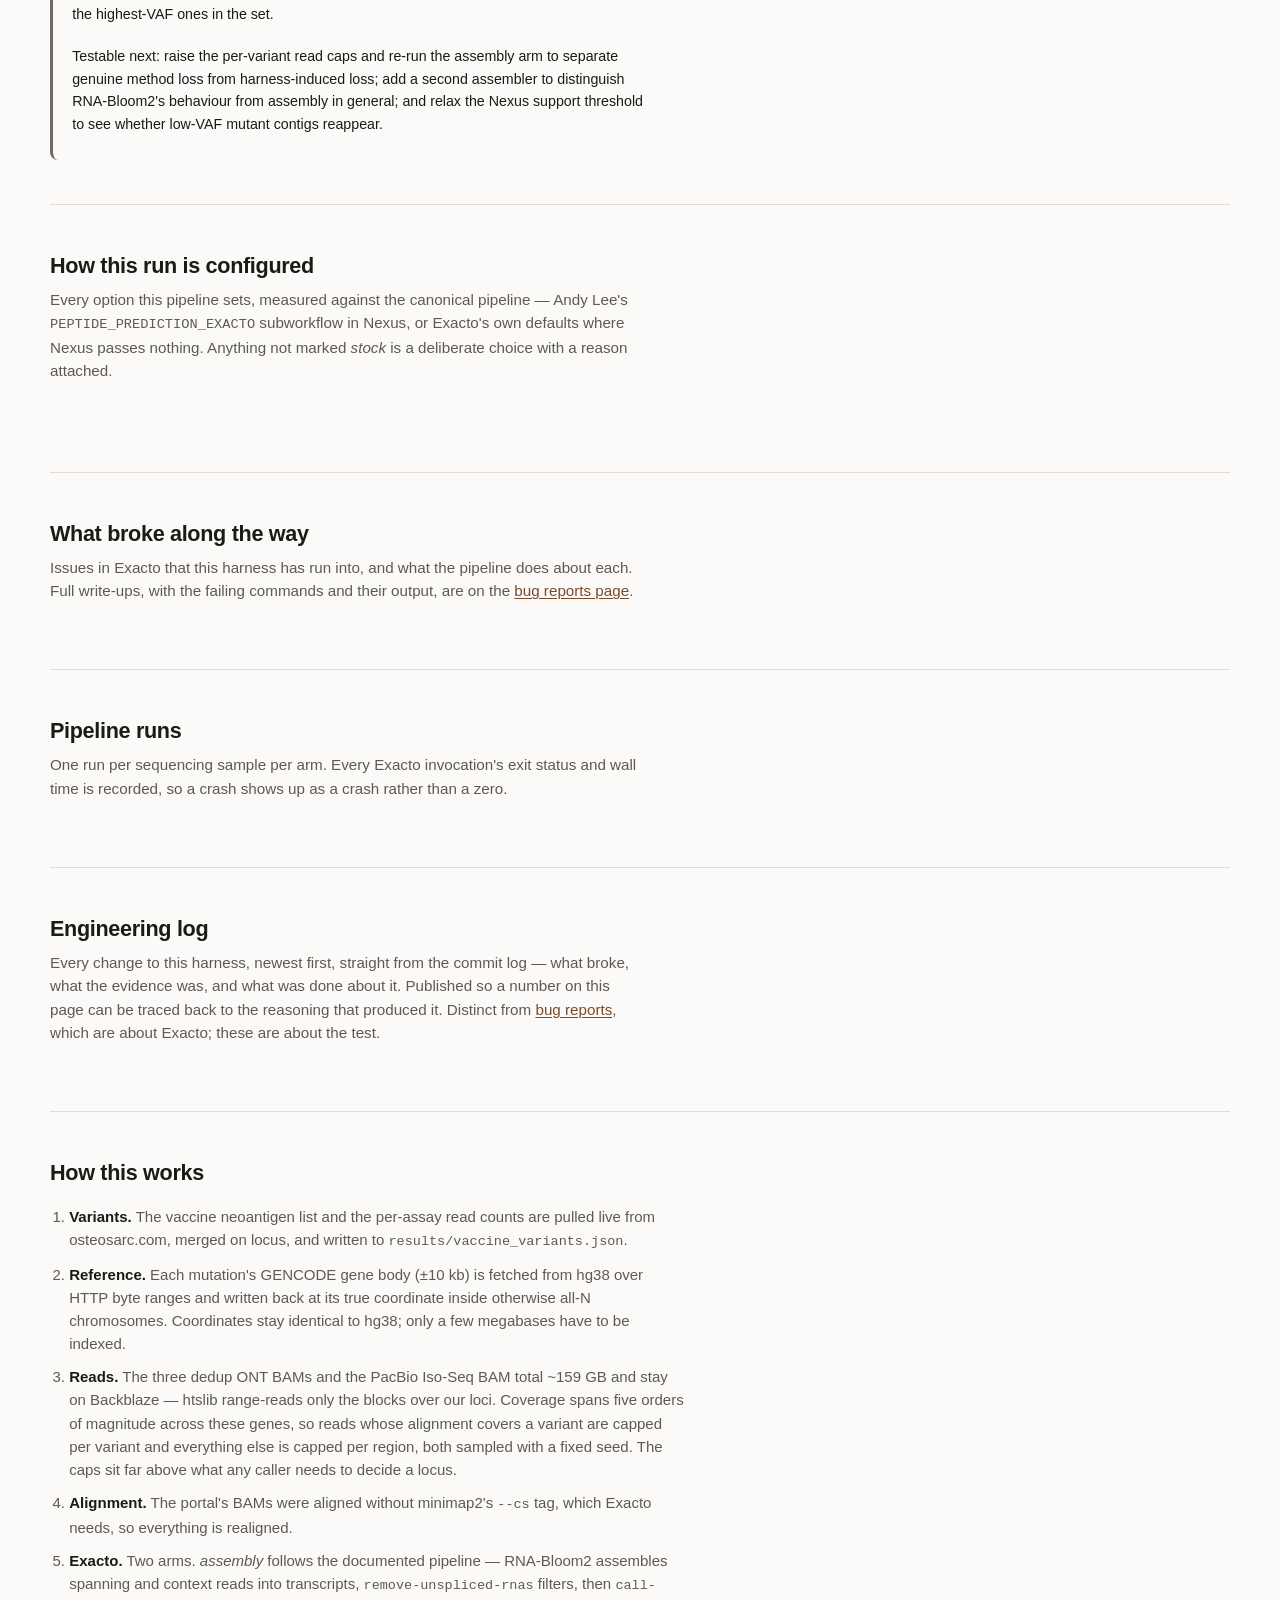
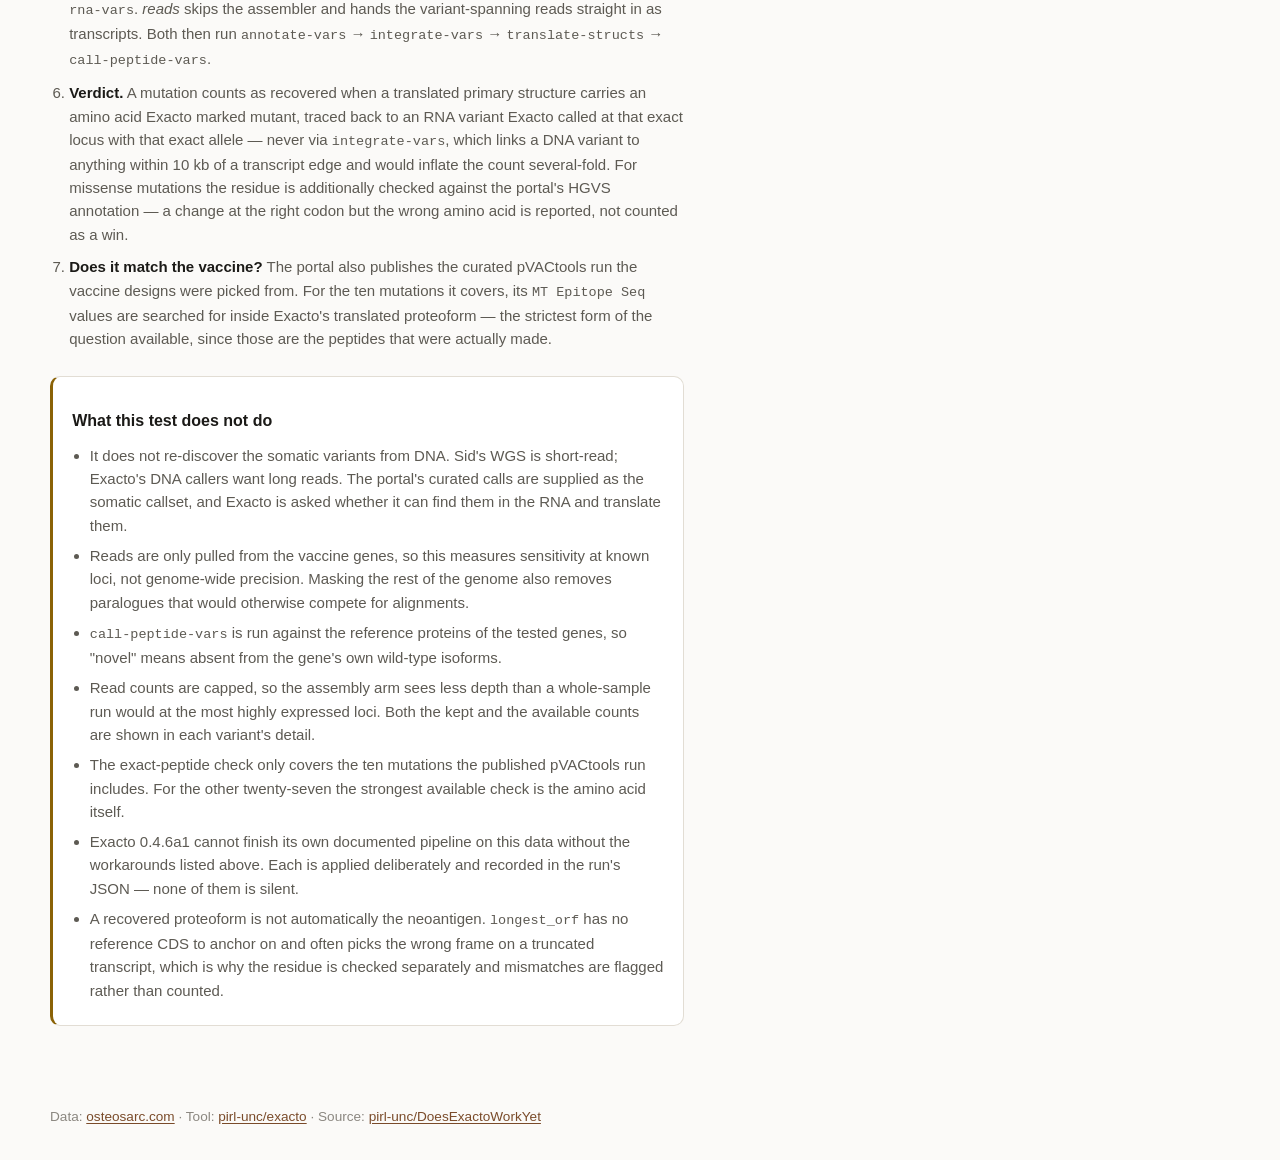
==== commit 9917474d: "Highlight target codons, vaccine disagreements, and RNA support tiers" ====
--- a/web/index.html
+++ b/web/index.html
@@ -5,7 +5,7 @@
 <meta name="viewport" content="width=device-width, initial-scale=1">
 <title>Does Exacto Work Yet?</title>
 <meta name="description" content="An automated end-to-end test of Exacto on the ONT long-read RNA-seq from Sid Sijbrandij's osteosarcoma: can it recover the mutant proteins that went into his personalised cancer vaccines?">
-<link rel="stylesheet" href="style.css">
+<link rel="stylesheet" href="style.css?v=20261008-events">
 </head>
 <body>
 
@@ -52,6 +52,14 @@
     </p>
     <div id="tiles" class="tiles"></div>
     <div id="vaccine-sequence-summary" class="sequence-callout" hidden></div>
+    <div id="residue-failures" hidden></div>
+    <h3>Recovery by RNA support</h3>
+    <div id="rna-breakdown"></div>
+    <p class="section-note">2+ means at least two mutant reads in one benchmark-matched Sid RNA library at any
+      timepoint. Single-read evidence means a maximum of one in the reported libraries; unreported libraries
+      remain unknown. Counts are never added across libraries, timepoints or Exacto methods.
+      Protein fractions use evaluated targets; amino-acid fractions use recovered, checkable proteins.
+      Stronger locus support does not guarantee the coding span needed for a complete peptide.</p>
     <div id="legend" class="legend"></div>
     <div id="history-block" class="history-block" hidden>
       <h3>Track record</h3>
@@ -71,6 +79,8 @@
       <input type="search" id="filter" placeholder="Filter by gene, protein change, locus…" aria-label="Filter variants">
       <label class="check"><input type="checkbox" id="only-recovered"> only recovered</label>
       <label class="check"><input type="checkbox" id="only-elispot"> only ELISPOT-positive</label>
+      <label class="check"><input type="checkbox" id="only-residue-failures"> amino-acid failures</label>
+      <label>RNA support <select id="rna-tier"><option value="">All evidence</option><option value="multiple">2+ mutant reads</option><option value="single">Single-read evidence</option><option value="zero">0 mutant reads observed</option><option value="unknown">Counts unavailable</option></select></label>
     </div>
 
     <p class="section-note">
@@ -360,6 +370,6 @@
   </p>
 </footer>
 
-<script src="app.js"></script>
+<script src="app.js?v=20261008-events"></script>
 </body>
 </html>
--- a/web/style.css
+++ b/web/style.css
@@ -81,9 +81,9 @@
 }
 .sequence-callout p { margin: .35rem 0; color: var(--ink-soft); }
 .sequence-summary { max-width: 70ch; font-size: 1.2rem; font-weight: 600; }
-.sequence-page .wrap { max-width: 1040px; }
+.sequence-page .wrap { max-width: 1400px; }
 .sequence-page .masthead { padding: 1.75rem 0 1.25rem; }
-.sequence-report { max-width: 1040px; }
+.sequence-report { max-width: 1400px; }
 .sequence-availability {
   margin-top: 1.5rem;
   padding: .85rem 1rem;
@@ -92,9 +92,9 @@
   color: var(--ink-soft);
 }
 .sequence-controls { display: flex; flex-wrap: wrap; gap: 1rem; margin: 1.5rem 0 1rem; }
-.sequence-controls label, .sequence-evidence label { display: flex; flex-direction: column; gap: .35rem; color: var(--ink-soft); font-size: .85rem; }
+.sequence-controls label { display: flex; flex-direction: column; gap: .35rem; color: var(--ink-soft); font-size: .85rem; }
 .sequence-search { flex: 1 1 100%; }
-.sequence-controls input, .sequence-controls select, .sequence-evidence select {
+.sequence-controls input, .sequence-controls select {
   padding: .6rem .75rem;
   border: 1px solid var(--rule-strong);
   border-radius: 4px;
@@ -108,39 +108,80 @@
 .sequence-target { border-top: 2px solid var(--rule-strong); margin: 2rem 0; }
 .sequence-target-title { display: flex; align-items: baseline; flex-wrap: wrap; gap: .5rem 1rem; margin: 1rem 0 .25rem; font-size: 1.2rem; }
 .sequence-target-title .mono { color: var(--ink-soft); font-size: .82em; font-weight: 400; }
-.sequence-row { padding: 1rem 0 1.2rem; border-bottom: 1px solid var(--rule); }
-.sequence-row-top { display: flex; gap: .6rem 1rem; flex-wrap: wrap; align-items: center; }
-.sequence-status { font-size: .8rem; font-weight: 650; padding: .15rem .5rem; border-radius: 3px; }
+/* Fixed-width amino-acid columns preserve offsets between every visible row.
+   Trim markers occupy their own character, so they never shift an alignment. */
+.sequence-status { display: inline-block; width: fit-content; font-size: .75rem; font-weight: 650; padding: .1rem .4rem; border-radius: 3px; }
 .sequence-status.contained { color: var(--ok); background: var(--ok-soft); }
-.sequence-status.not_found { color: var(--warn); background: var(--warn-soft); }
-.sequence-status.not_evaluated { color: var(--none); background: var(--none-soft); }
-.sequence-meta { color: var(--ink-soft); font-size: .85rem; }
-.vaccine-sequence, .sequence-context {
-  display: block;
-  margin: .65rem 0;
-  font-size: .96rem;
-  line-height: 1.8;
-  letter-spacing: .025em;
-  overflow-wrap: anywhere;
-  white-space: pre-wrap;
-}
-.sequence-methods { color: var(--ink-soft); font-size: .85rem; max-width: 90ch; margin: .5rem 0; }
-.sequence-evidence { margin-top: .8rem; }
-.sequence-evidence summary { cursor: pointer; padding: .35rem 0; color: var(--accent); }
-.sequence-evidence > label { margin: .8rem 0; max-width: 34rem; }
-.sequence-reconstruction { padding: 1rem 1.25rem; background: var(--bg-sunken); border-radius: 4px; }
-.sequence-reconstruction .section-note { margin-bottom: .5rem; }
-.sequence-context mark { color: var(--ok); background: var(--ok-soft); font-weight: 700; padding-block: .1rem; }
-.sequence-flank { color: var(--ink-soft); }
-.sequence-full { margin-top: .8rem; }
-.sequence-full .sequence-context { max-height: 22rem; overflow-y: auto; padding-right: .4rem; }
-.sequence-identifiers { white-space: pre-wrap; overflow-wrap: anywhere; font-size: .78rem; color: var(--ink-soft); margin: 1rem 0 0; }
+.sequence-status.sequence_disagreement { color: var(--warn); background: var(--warn-soft); }
+.sequence-status.no_sequence, .sequence-status.not_evaluated { color: var(--none); background: var(--none-soft); }
+.sequence-meta, .sequence-methods, .sequence-alignment-note { color: var(--ink-soft); font-size: .9rem; }
+.sequence-methods { margin: .6rem 0; }
+.sequence-alignment-note { text-align: left; margin: .6rem 0 .25rem; }
+.sequence-table-scroll { overflow-x: auto; margin: .35rem 0 .6rem; }
+.sequence-alignment { width: 100%; border-collapse: collapse; }
+.sequence-alignment th, .sequence-alignment td { padding: .38rem .45rem; border-bottom: 1px solid var(--rule); text-align: left; vertical-align: middle; }
+.sequence-alignment thead th { position: static; background: transparent; color: var(--ink-soft); font-size: .85rem; font-weight: 600; text-transform: none; letter-spacing: 0; cursor: default; white-space: nowrap; }
+.sequence-alignment .alignment-label { position: sticky; left: 0; z-index: 1; min-width: 3rem; background: var(--bg); font-size: 1rem; font-weight: 650; }
+.sequence-alignment .alignment-reference, .sequence-alignment .alignment-reference .alignment-label { background: var(--bg-sunken); }
+.sequence-alignment .alignment-reference .sequence-strip { color: var(--ink); font-weight: 600; }
+.sequence-alignment tbody tr:hover, .sequence-alignment tbody tr:hover .alignment-label { background: color-mix(in srgb, var(--accent-soft) 40%, var(--bg)); }
+.sequence-alignment .alignment-sequence { width: 1%; padding-inline: .5rem .9rem; }
+.sequence-strip, .sequence-ruler { display: block; font-family: var(--mono); font-size: 16px; line-height: 1.8; white-space: pre; letter-spacing: 0; margin: 0; color: var(--ink); }
+.sequence-strip { background: repeating-linear-gradient(90deg, transparent 0, transparent 10ch, color-mix(in srgb, var(--rule) 24%, transparent) 10ch, color-mix(in srgb, var(--rule) 24%, transparent) 20ch); background-position: 1ch 0; }
+.sequence-ruler { color: var(--ink-soft); line-height: 1.25; font-weight: 400; }
+.sequence-alignment .alignment-ruler td { padding-block: .05rem .3rem; border: 0; }
+.sequence-strip mark, .sequence-legend mark { color: var(--ok); background: var(--ok-soft); font-weight: 650; padding: .15rem 0; }
+.sequence-difference { color: var(--bg-raised); background: var(--warn); font-weight: 800; padding-block: .15rem; outline: 1px solid var(--warn); border-radius: 2px; }
+.sequence-vaccine-difference { color: #fff; background: #a23559; font-weight: 800; padding-block: .15rem; outline: 1px solid #a23559; border-radius: 2px; }
+.sequence-event { text-decoration: underline solid #2381cd 4px; text-underline-offset: .3em; }
+.sequence-event-tail, .sequence-event-ambiguous { text-decoration-style: dotted; text-decoration-thickness: 3px; }
+.window-compare { font: inherit; color: inherit; background: transparent; border: 0; border-bottom: 1px dotted currentColor; cursor: pointer; padding: .1rem 0; }
+.window-compare[aria-pressed="true"] { border-bottom: 2px solid currentColor; }
+.support-star { font-size: .7rem; align-self: flex-start; color: var(--ink); }
+.support-leader strong { font-weight: 800; }
+.top-disagreement-badge { font-family: var(--sans); font-size: .85rem; font-weight: 600; color: #a23559; }
+.sequence-top-details { font-size: .9rem; width: 100%; }
+.sequence-top-details th, .sequence-top-details td { padding: .4rem .5rem; text-align: left; vertical-align: top; }
+.residue-failure-link { display: block; color: var(--bad); font-size: 1rem; margin-top: .6rem; }
+.residue-failure { color: var(--bad); font-weight: 650; }
+.residue-failure-example { display: flex; flex-wrap: wrap; align-items: center; gap: .5rem 1.2rem; border-left: 3px solid var(--bad); padding: .6rem 1rem; margin-bottom: .5rem; }
+.failure-sequence { font-family: var(--mono); font-size: 16px; overflow-wrap: anywhere; }
+.rna-breakdown-table { width: auto; font-variant-numeric: tabular-nums; }
+.rna-breakdown-table th, .rna-breakdown-table td { text-align: left; padding: .45rem 1rem .45rem 0; }
+.rna-tier-badge { display: block; font-weight: 500; width: fit-content; }
+.sequence-trim { color: var(--ink-faint); }
+.sequence-alignment .alignment-match { min-width: 5.5rem; font-size: .9rem; }
+.alignment-match.contained { color: var(--ok); font-weight: 600; }
+.alignment-match.sequence_disagreement, .support-state.sequence_disagreement { color: var(--warn); }
+.alignment-match.no_sequence, .alignment-match.not_evaluated { color: var(--ink-soft); }
+.sequence-alignment .alignment-differences { min-width: 6rem; font-size: .9rem; }
+.difference-badge { display: inline-block; color: var(--warn); background: var(--warn-soft); border-radius: 3px; padding: .1rem .35rem; white-space: nowrap; font-weight: 650; }
+.coverage-badge { display: block; color: var(--ink-soft); }
+.comparison-reference { color: var(--ink-soft); }
+.sequence-alignment .alignment-reads { min-width: 5rem; max-width: 9rem; font-size: 1rem; font-variant-numeric: tabular-nums; }
+.support-count { display: inline-flex; gap: .1rem; white-space: nowrap; margin-right: .4rem; color: var(--ink-soft); }
+.support-count.positive { color: var(--ok); }
+.support-count strong { font-weight: 650; }
+.support-method { font-size: .9rem; }
+.support-empty { color: var(--ink-soft); }
+.support-state { margin-left: .3rem; color: var(--ink-soft); }
+.sequence-details { margin: .65rem 0; font-size: .9rem; color: var(--ink-soft); }
+.sequence-details summary { cursor: pointer; width: fit-content; }
+.sequence-details[open] summary { margin-bottom: .6rem; color: var(--ink); }
+.sequence-reading-key { max-width: 85ch; }
+.sequence-reading-key p { margin: .6rem 0; }
+.sequence-metadata { display: grid; grid-template-columns: 3rem minmax(0, 1fr); gap: .5rem; }
+.sequence-metadata dt { color: var(--ink); font-weight: 600; }
+.sequence-metadata dd { margin: 0; overflow-wrap: anywhere; }
+.sequence-legend { display: flex; flex-wrap: wrap; align-items: center; gap: .35rem 1.3rem; font-size: .9rem; color: var(--ink-soft); margin: .65rem 0; }
+.sequence-legend mark { font-family: var(--mono); }
+.sequence-legend .sequence-difference { padding-inline: .2rem; }
+.sequence-legend .sequence-vaccine-difference { padding-inline: .2rem; }
 .sequence-report :focus-visible { outline: 2px solid var(--accent); outline-offset: 3px; }
 @media (max-width: 600px) {
   .sequence-controls > label { flex: 1 1 45%; min-width: 0; }
   .sequence-controls > .sequence-search { flex-basis: 100%; }
   .sequence-controls input, .sequence-controls select { width: 100%; }
-  .sequence-reconstruction { padding: .8rem; }
 }
 
 code, .mono { font-family: var(--mono); font-size: 0.9em; }
@@ -1107,3 +1148,18 @@
   margin-bottom: .45rem;
 }
 .consensus .seq { word-break: break-all; }
+
+.sequence-source-evidence { margin: 1rem 0; }
+.sequence-source-evidence h4 { margin: 0 0 .35rem; font-size: 1rem; }
+.sequence-locus-table { width: auto; min-width: min(100%, 780px); }
+.sequence-locus-table th, .sequence-locus-table td { text-align: left; padding: .25rem .75rem .25rem 0; border: 0; font-size: .9rem; white-space: nowrap; }
+.sequence-locus-table thead th { position: static; background: none; text-transform: none; letter-spacing: 0; font-size: .9rem; cursor: default; }
+.sequence-locus-table tbody th { font-weight: 500; color: var(--ink-soft); }
+.sequence-source-count { display: inline-block; font-variant-numeric: tabular-nums; font-size: 1rem; font-weight: 600; white-space: nowrap; padding: .1rem .35rem; border-radius: 3px; color: var(--ink-soft); background: var(--bg-sunken); }
+.sequence-source-count.supported { color: var(--ok); background: color-mix(in srgb, var(--ok-soft) 65%, var(--bg)); }
+.sequence-source-count.no_alt_reads { color: var(--warn); background: color-mix(in srgb, var(--warn-soft) 60%, var(--bg)); }
+.sequence-source-count.not_reported { background: transparent; }
+.sequence-source-sample .sequence-source-count + .sequence-source-count { margin-left: .4rem; }
+.sequence-source-exacto { color: var(--ink-soft); }
+.sequence-other-rna { max-width: 900px; }
+.sequence-other-rna-row { display: grid; grid-template-columns: minmax(0, 1fr) auto; align-items: baseline; gap: .5rem; padding: .3rem 0; border-top: 1px solid var(--rule); font-size: .9rem; color: var(--ink-soft); }
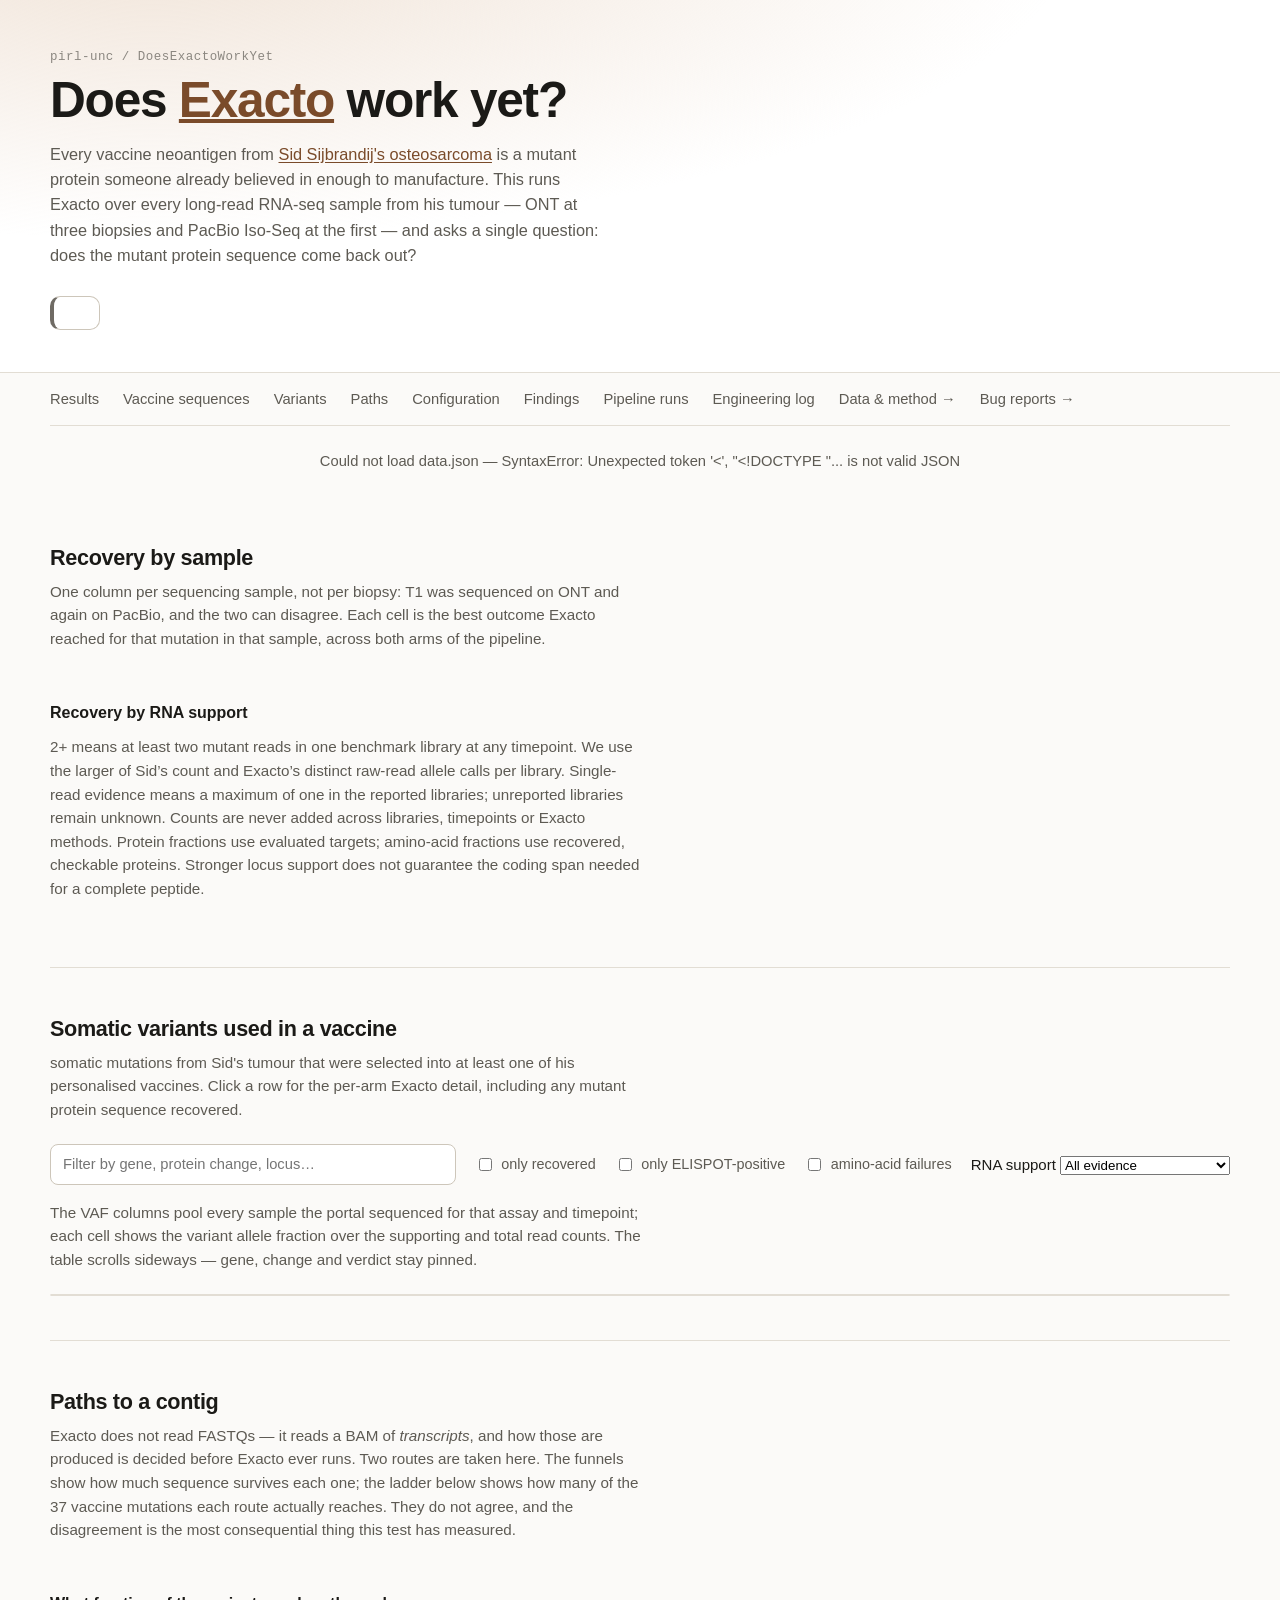
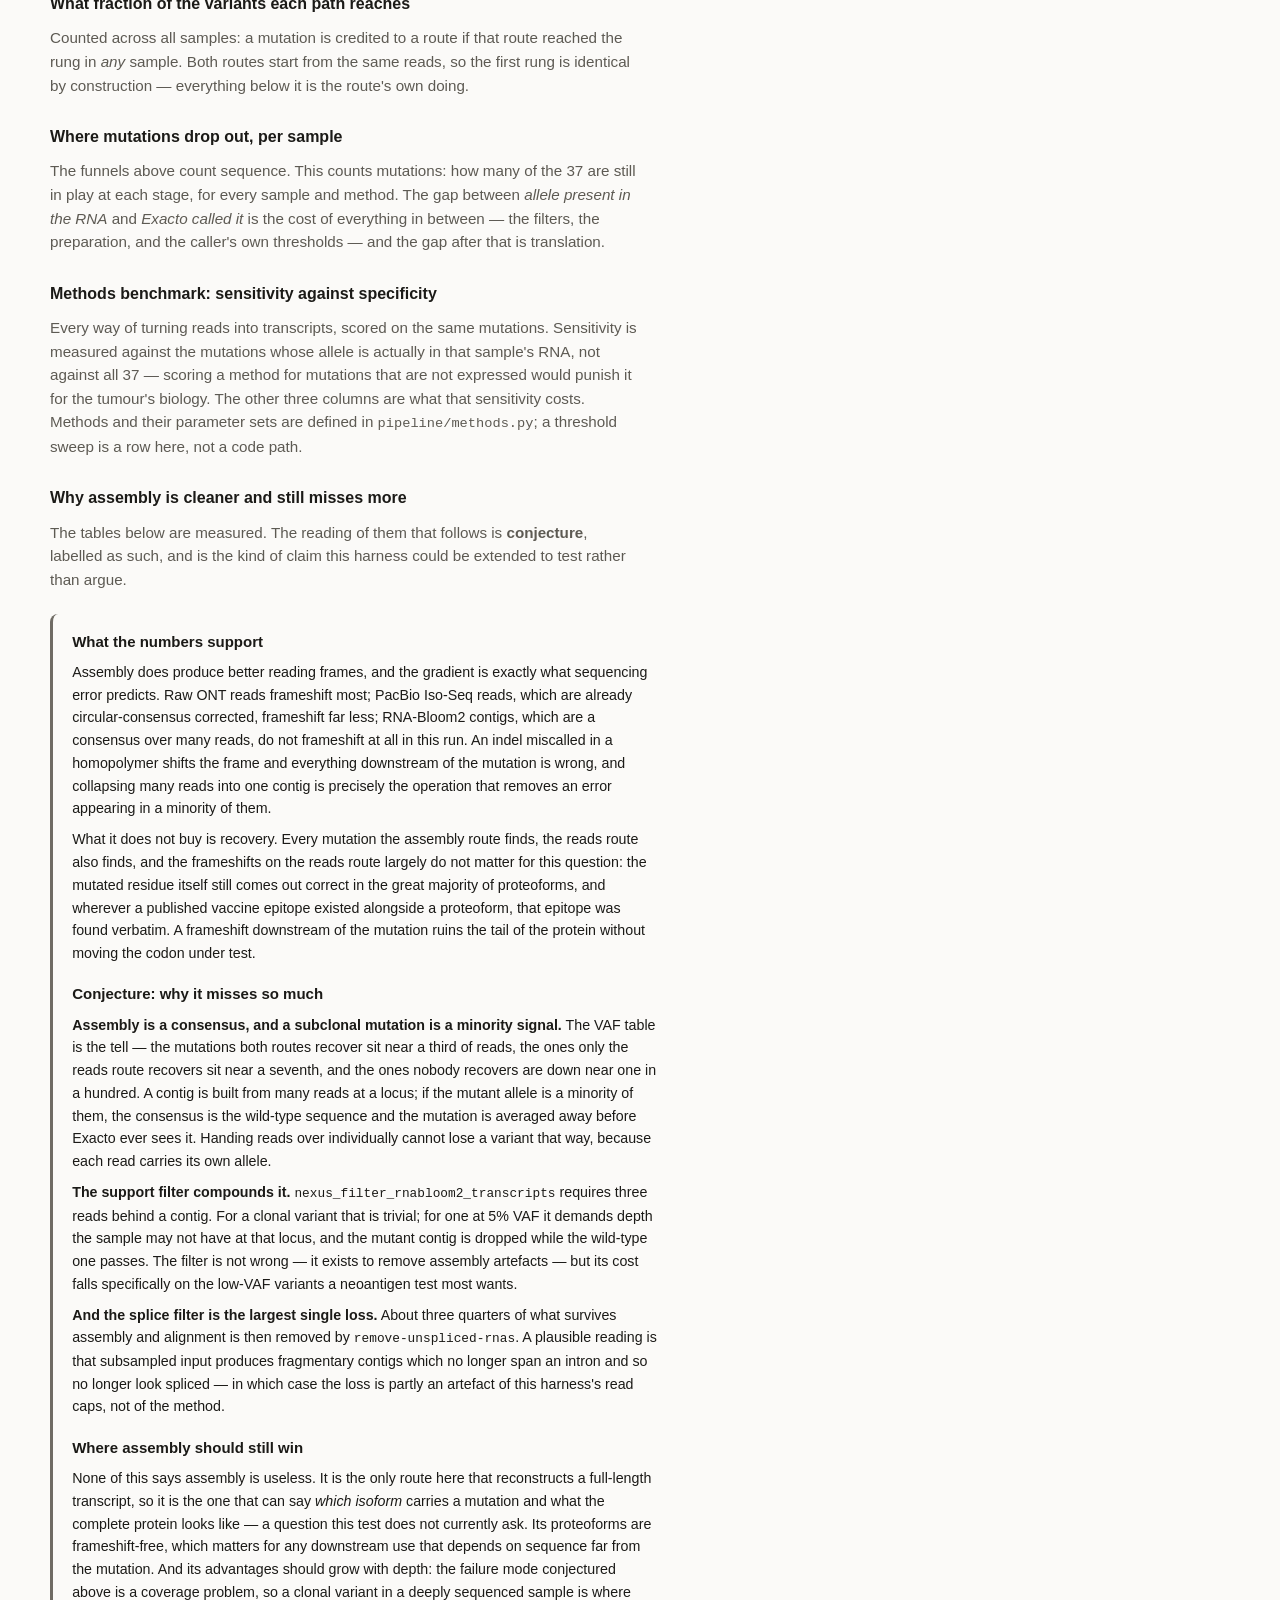
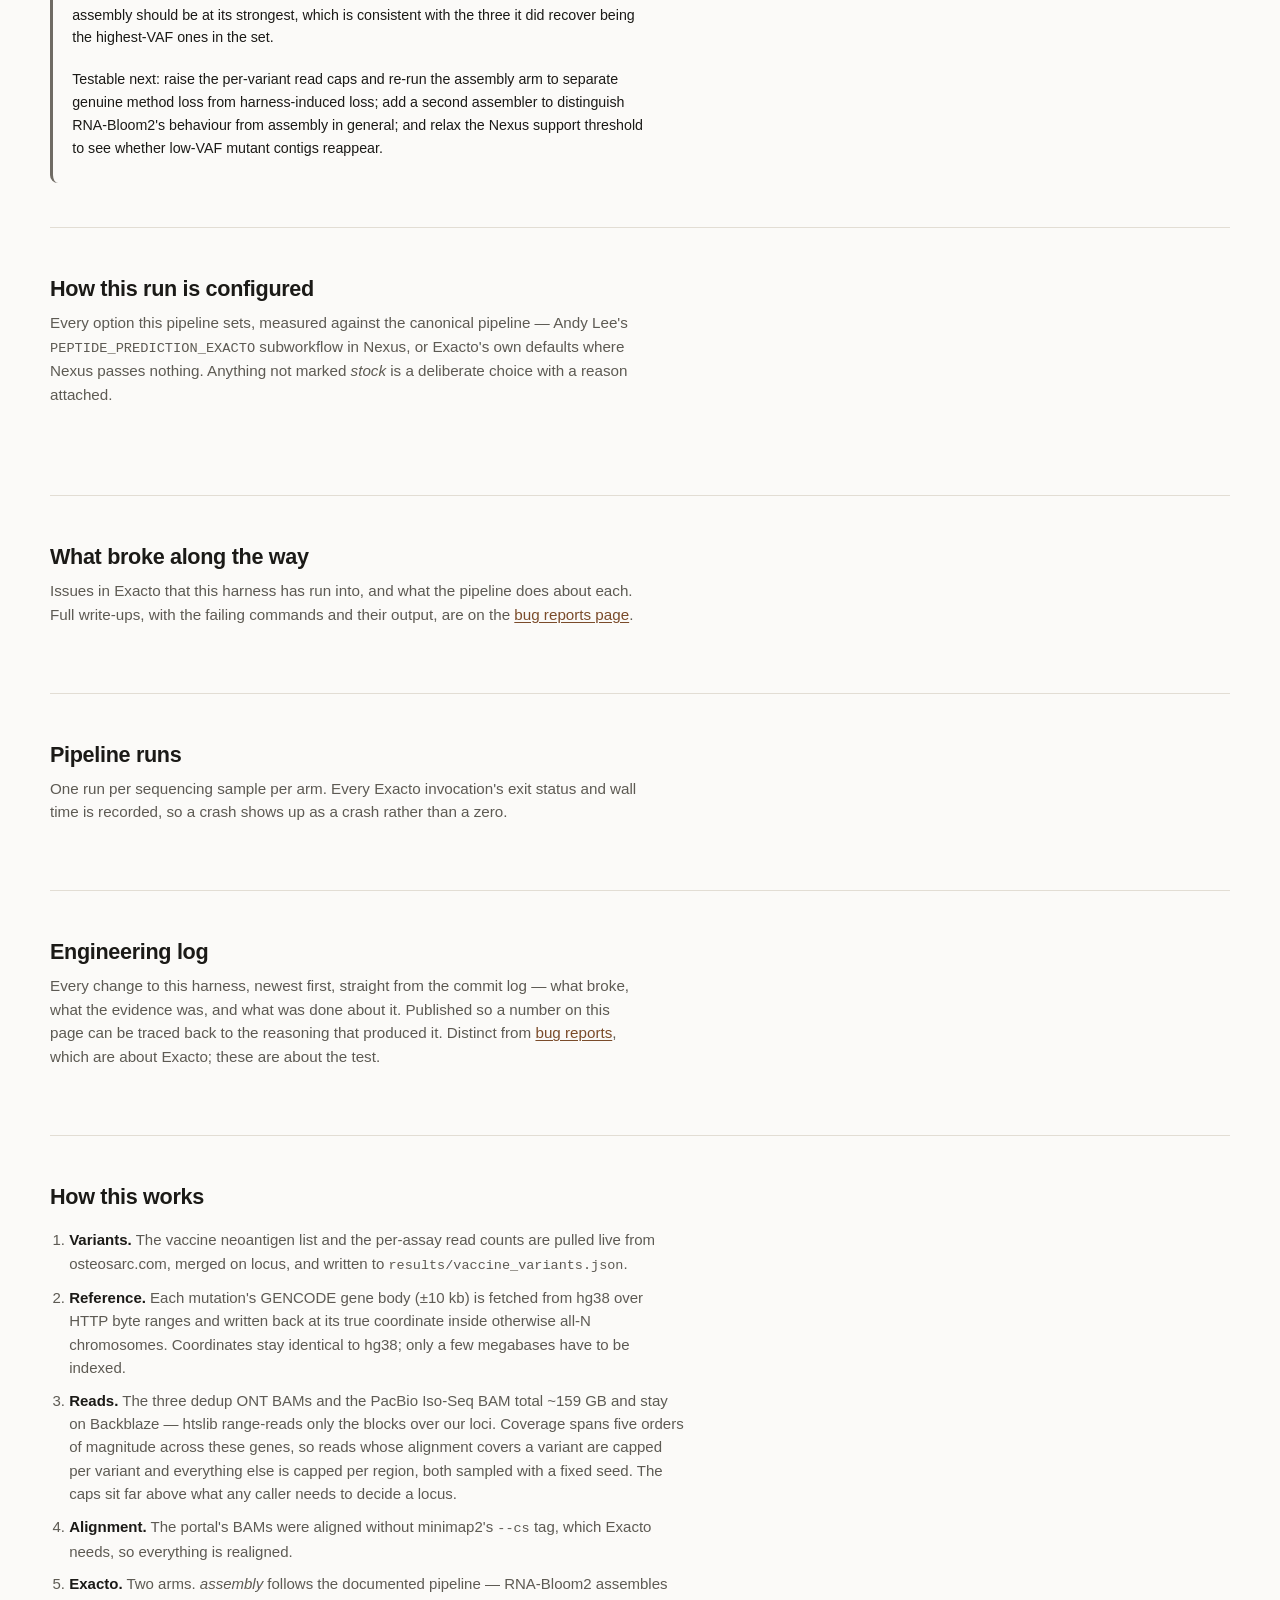
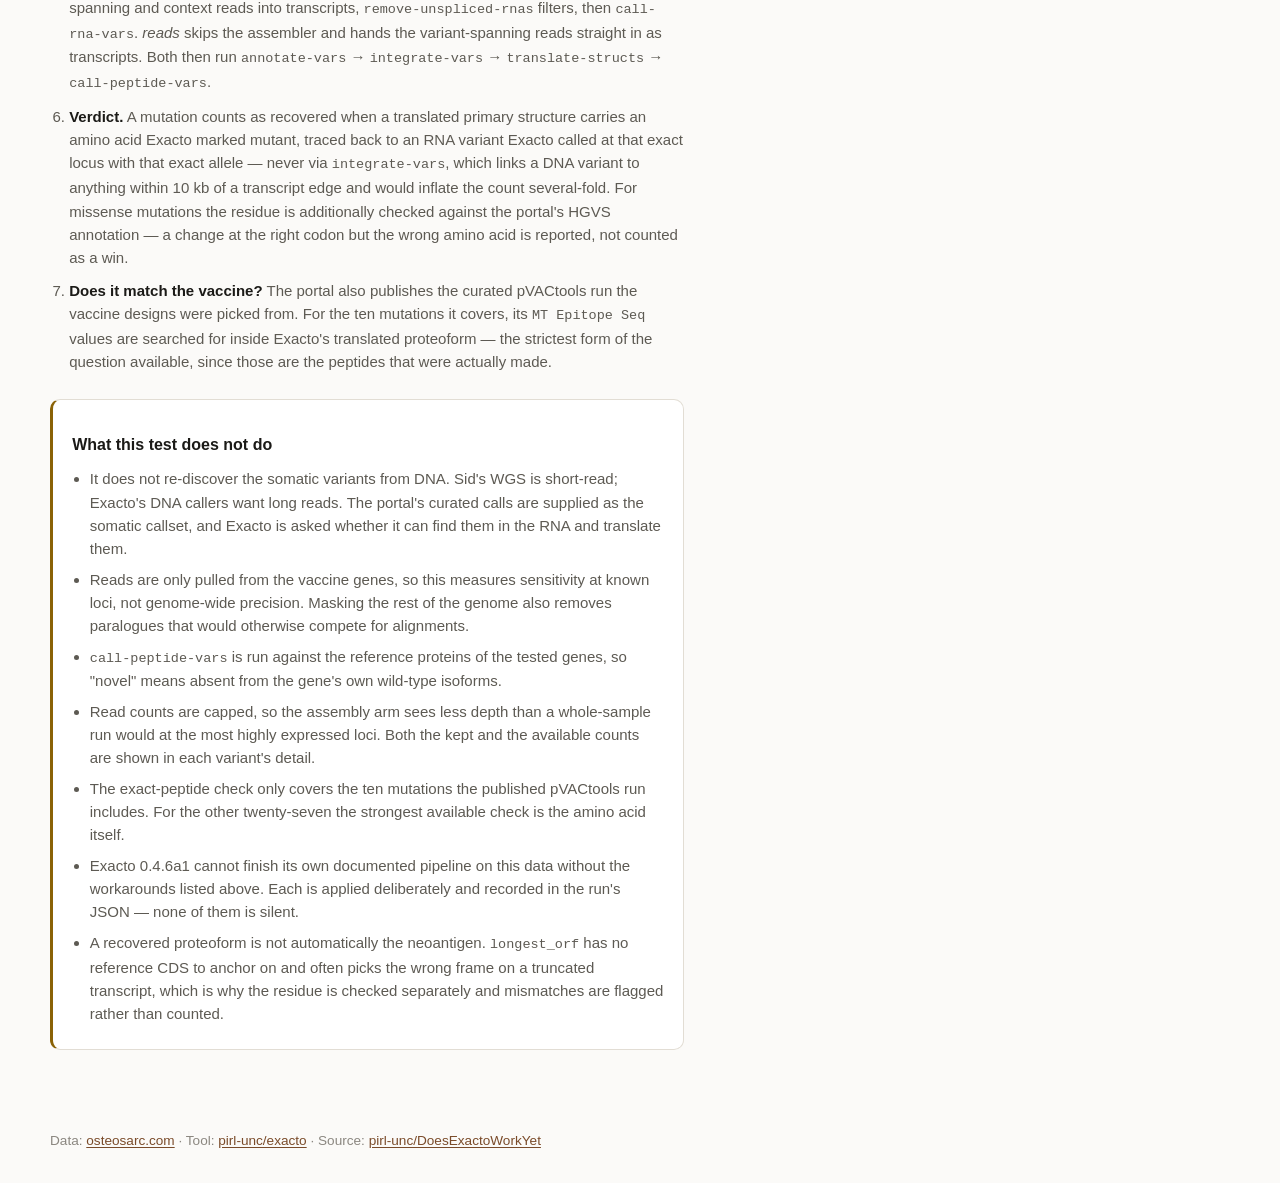
==== commit d5d4169a: "Include independent raw RNA calls in support tiers" ====
--- a/web/index.html
+++ b/web/index.html
@@ -55,8 +55,9 @@
     <div id="residue-failures" hidden></div>
     <h3>Recovery by RNA support</h3>
     <div id="rna-breakdown"></div>
-    <p class="section-note">2+ means at least two mutant reads in one benchmark-matched Sid RNA library at any
-      timepoint. Single-read evidence means a maximum of one in the reported libraries; unreported libraries
+    <p class="section-note">2+ means at least two mutant reads in one benchmark library at any
+      timepoint. We use the larger of Sid’s count and Exacto’s distinct raw-read allele calls per library.
+      Single-read evidence means a maximum of one in the reported libraries; unreported libraries
       remain unknown. Counts are never added across libraries, timepoints or Exacto methods.
       Protein fractions use evaluated targets; amino-acid fractions use recovered, checkable proteins.
       Stronger locus support does not guarantee the coding span needed for a complete peptide.</p>
